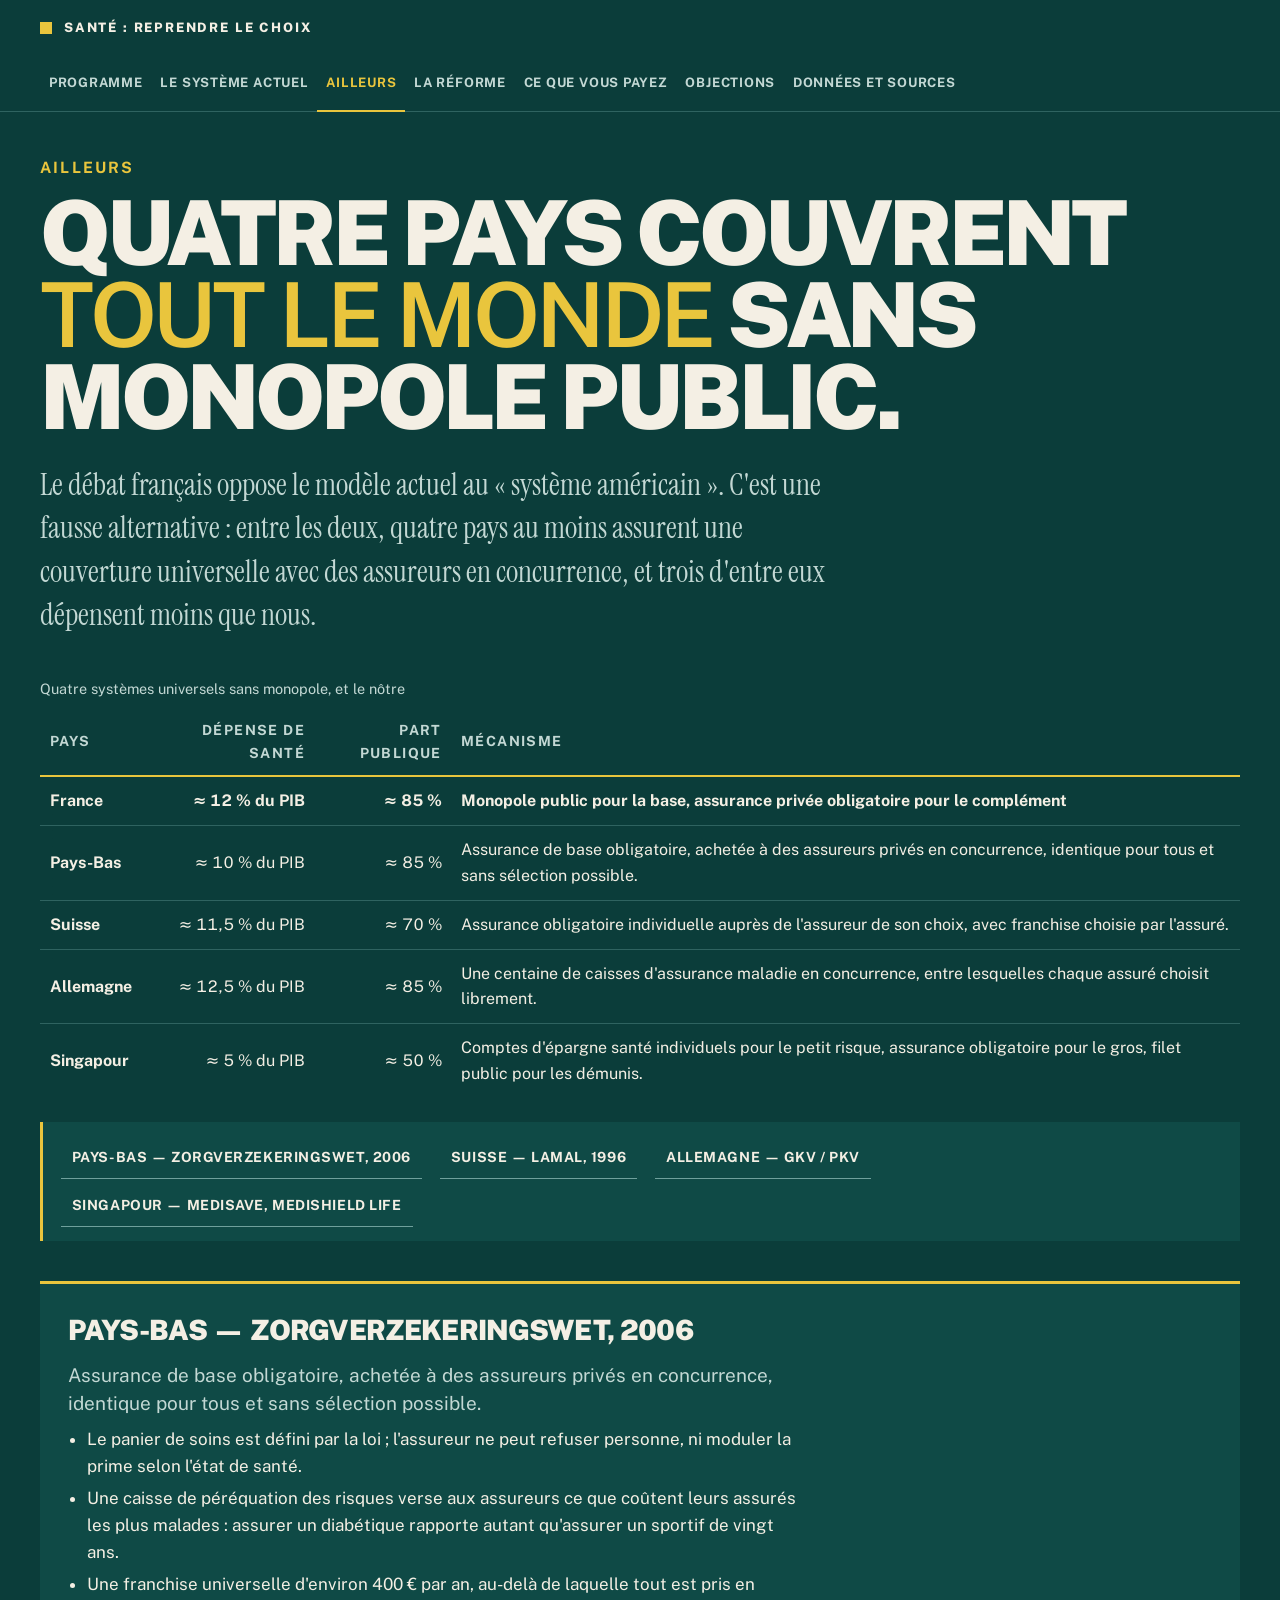
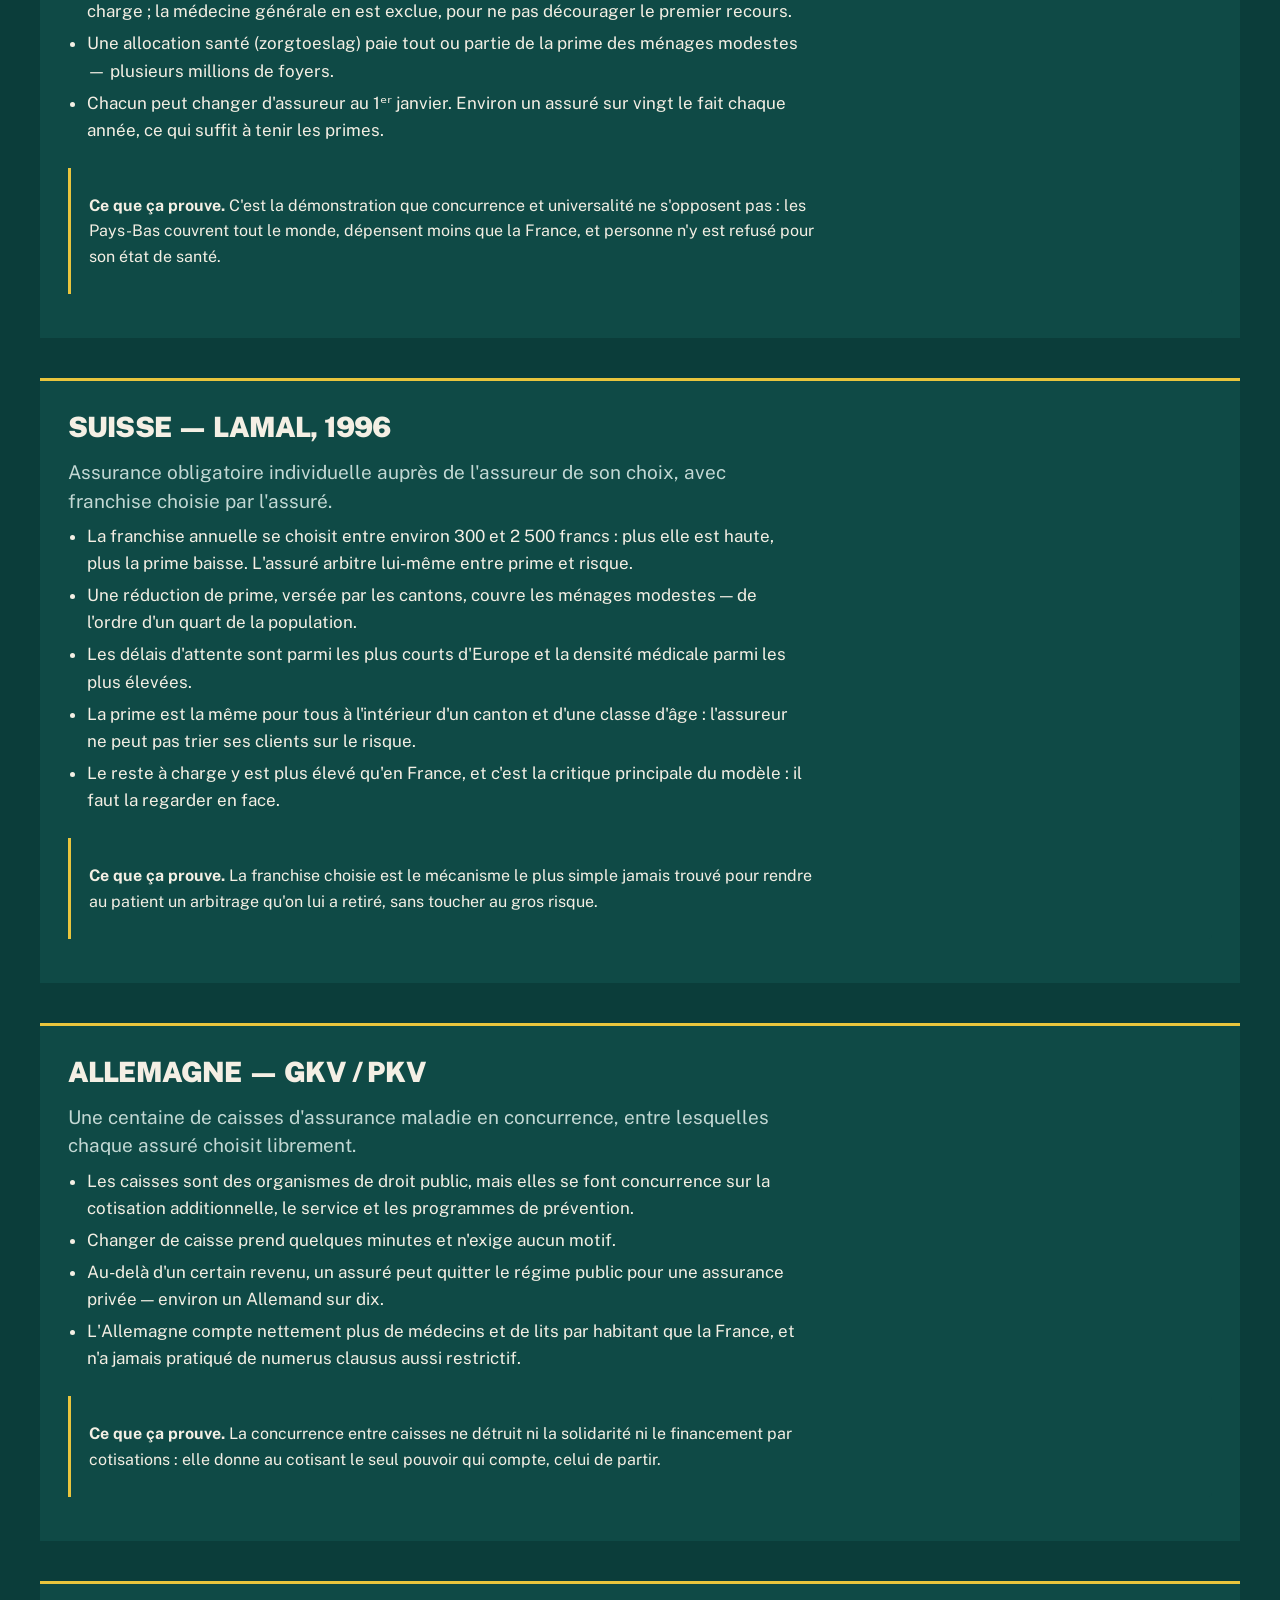
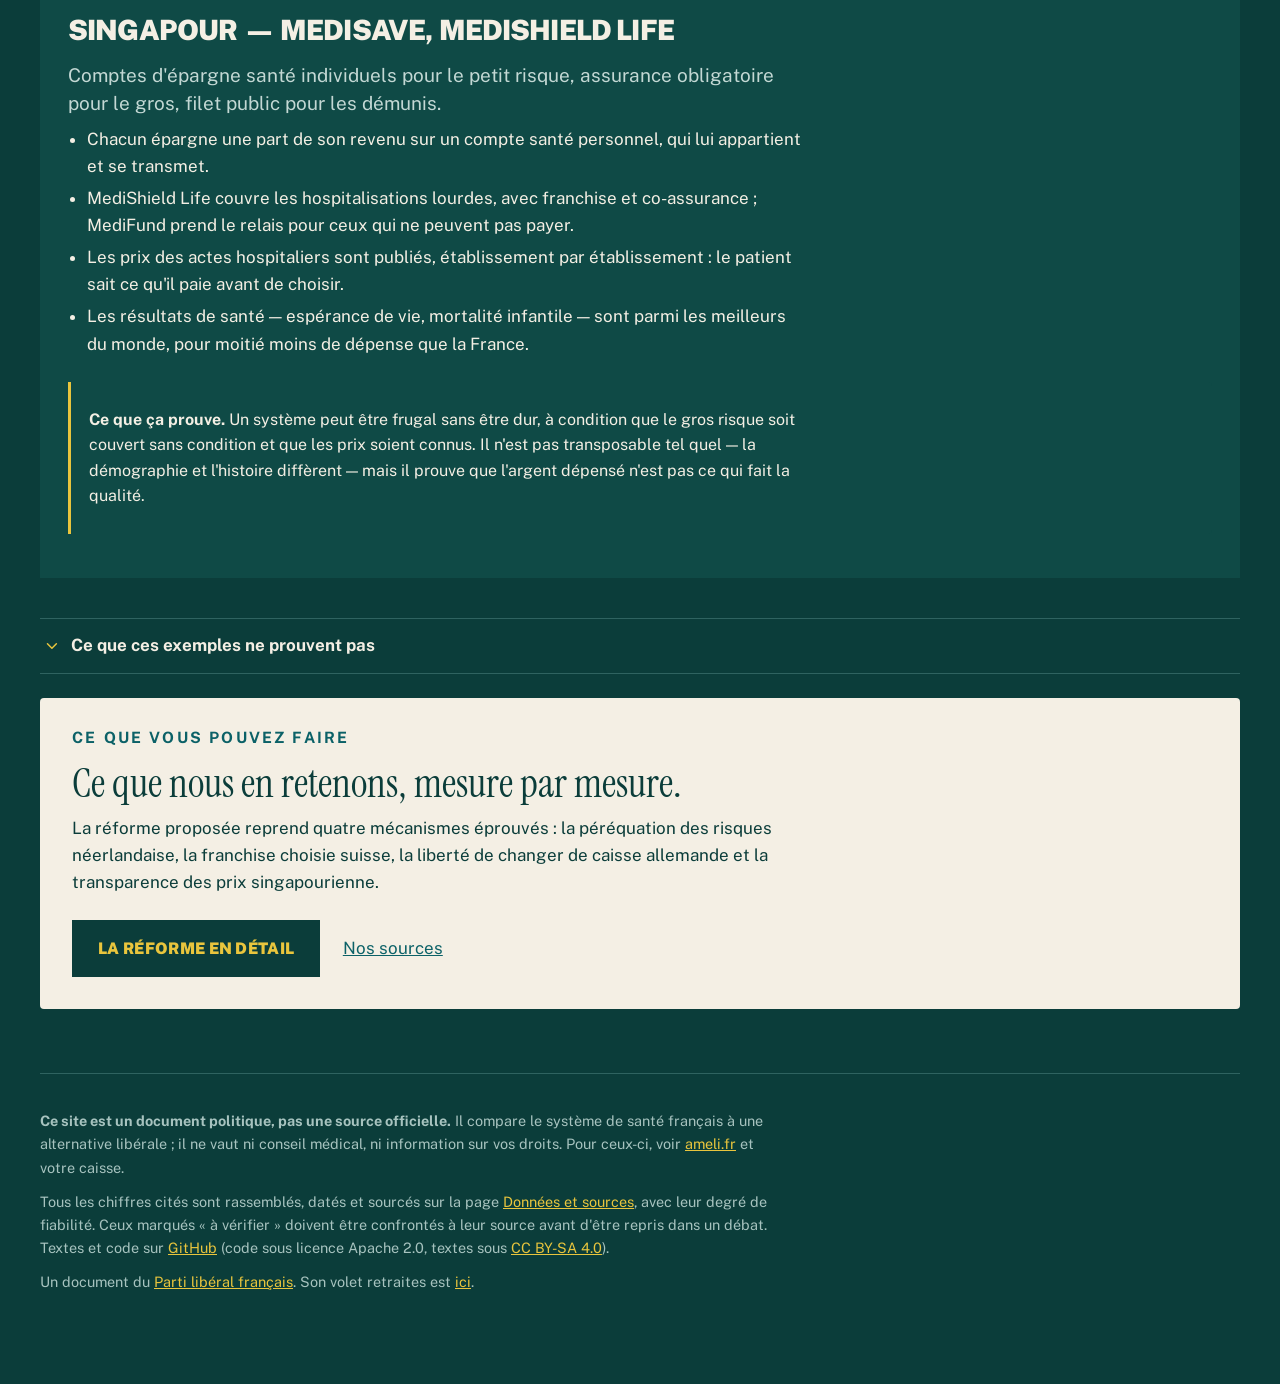
==== comparaisons.html @ 271b0801 "Site « Santé » : diagnostic, réforme libérale et simulateur Sept pages statiques qui décrivent le sy" ====
<!doctype html>
<html lang="fr">
<head>
<meta charset="utf-8">
<meta name="viewport" content="width=device-width, initial-scale=1">
<!-- La couleur du bandeau de tête : sur un téléphone, la barre du navigateur
     la reprend, et la page commence où elle commence. -->
<meta name="theme-color" content="#0b3d3a">
<title>Ailleurs : quatre systèmes universels sans monopole</title>
<meta name="description" content="Pays-Bas, Suisse, Allemagne, Singapour : quatre pays couvrent toute leur population avec des assureurs en concurrence, et trois d&#x27;entre eux dépensent moins que la France.">
<link rel="icon" href="moteur/icone.svg" type="image/svg+xml">
<link rel="apple-touch-icon" href="moteur/icone.svg">
<link rel="stylesheet" href="moteur/style.css">
<!-- Écrit par scripts/construire_site.py depuis src/sante/. Ne pas modifier
     ici : la prochaine construction effacerait la correction. -->
</head>
<body>
<a class="evitement" href="#contenu">Aller au contenu</a>
<header class="bandeau"><div class="interieur">
  <p class="nom"><a href="index.html"><svg class="icone" viewBox="0 0 24 24" fill="none" stroke="currentColor" stroke-width="2" stroke-linecap="round" stroke-linejoin="round" aria-hidden="true" focusable="false"><path d="M22 12h-2.48a2 2 0 0 0-1.93 1.46l-2.35 8.36a.25.25 0 0 1-.48 0L9.24 2.18a.25.25 0 0 0-.48 0l-2.35 8.36A2 2 0 0 1 4.49 12H2" /></svg><span>Santé : reprendre le choix</span></a></p>
  <nav aria-label="Navigation principale"><span class="groupe"><span class="etiquette">Le programme</span><span class="liens"><a href="index.html">Programme</a></span></span><span class="groupe"><span class="etiquette">Le constat</span><span class="liens"><a href="diagnostic.html">Le système actuel</a><a href="comparaisons.html" aria-current="page">Ailleurs</a></span></span><span class="groupe"><span class="etiquette">L&#x27;alternative</span><span class="liens"><a href="reforme.html">La réforme</a><a href="simulateur.html">Ce que vous payez</a><a href="objections.html">Objections</a></span></span><span class="groupe"><span class="etiquette">La confiance</span><span class="liens"><a href="donnees.html">Données et sources</a></span></span></nav>
</div></header>
<main id="contenu" tabindex="-1">

<div class="affiche"><p class="surtitre">Ailleurs</p><h1>Quatre pays couvrent <strong class="cle-texte">tout le monde</strong> sans monopole public.</h1><p class="chapeau">Le débat français oppose le modèle actuel au « système américain ». C'est une fausse alternative : entre les deux, quatre pays au moins assurent une couverture universelle avec des assureurs en concurrence, et trois d'entre eux dépensent moins que nous.</p></div>

<div class="defilant"><table><caption>Quatre systèmes universels sans monopole, et le nôtre</caption><thead><tr><th scope="col">Pays</th><th scope="col" class="nombre">Dépense de santé</th><th scope="col" class="nombre">Part publique</th><th scope="col" class="long texte">Mécanisme</th></tr></thead><tbody><tr><th scope="row"><strong>France</strong></th><td class="nombre"><strong>≈ 12 % du PIB</strong></td><td class="nombre"><strong>≈ 85 %</strong></td><td class="long texte"><strong>Monopole public pour la base, assurance privée obligatoire pour le complément</strong></td></tr><tr><th scope="row">Pays-Bas</th><td class="nombre">≈ 10 % du PIB</td><td class="nombre">≈ 85 %</td><td class="long texte">Assurance de base obligatoire, achetée à des assureurs privés en concurrence, identique pour tous et sans sélection possible.</td></tr><tr><th scope="row">Suisse</th><td class="nombre">≈ 11,5 % du PIB</td><td class="nombre">≈ 70 %</td><td class="long texte">Assurance obligatoire individuelle auprès de l'assureur de son choix, avec franchise choisie par l'assuré.</td></tr><tr><th scope="row">Allemagne</th><td class="nombre">≈ 12,5 % du PIB</td><td class="nombre">≈ 85 %</td><td class="long texte">Une centaine de caisses d'assurance maladie en concurrence, entre lesquelles chaque assuré choisit librement.</td></tr><tr><th scope="row">Singapour</th><td class="nombre">≈ 5 % du PIB</td><td class="nombre">≈ 50 %</td><td class="long texte">Comptes d'épargne santé individuels pour le petit risque, assurance obligatoire pour le gros, filet public pour les démunis.</td></tr></tbody></table></div>

<nav class="plan" aria-label="Les quatre systèmes"><p class="etiquette">Les quatre systèmes</p><ol><li><a href="#paysbas" data-vers="paysbas">Pays-Bas — Zorgverzekeringswet, 2006</a></li><li><a href="#suisse" data-vers="suisse">Suisse — LAMal, 1996</a></li><li><a href="#allemagne" data-vers="allemagne">Allemagne — GKV / PKV</a></li><li><a href="#singapour" data-vers="singapour">Singapour — MediSave, MediShield Life</a></li></ol></nav>

<section class="cle" id="paysbas" tabindex="-1"><h3>Pays-Bas — Zorgverzekeringswet, 2006</h3><p class="reponse">Assurance de base obligatoire, achetée à des assureurs privés en concurrence, identique pour tous et sans sélection possible.</p><ul class="serree"><li>Le panier de soins est défini par la loi ; l'assureur ne peut refuser personne, ni moduler la prime selon l'état de santé.</li><li>Une caisse de péréquation des risques verse aux assureurs ce que coûtent leurs assurés les plus malades : assurer un diabétique rapporte autant qu'assurer un sportif de vingt ans.</li><li>Une franchise universelle d'environ 400 € par an, au-delà de laquelle tout est pris en charge ; la médecine générale en est exclue, pour ne pas décourager le premier recours.</li><li>Une allocation santé (zorgtoeslag) paie tout ou partie de la prime des ménages modestes — plusieurs millions de foyers.</li><li>Chacun peut changer d'assureur au 1ᵉʳ janvier. Environ un assuré sur vingt le fait chaque année, ce qui suffit à tenir les primes.</li></ul><div class="note resume"><div><p><strong>Ce que ça prouve.</strong> C'est la démonstration que concurrence et universalité ne s'opposent pas : les Pays-Bas couvrent tout le monde, dépensent moins que la France, et personne n'y est refusé pour son état de santé.</p></div></div></section><section class="cle" id="suisse" tabindex="-1"><h3>Suisse — LAMal, 1996</h3><p class="reponse">Assurance obligatoire individuelle auprès de l'assureur de son choix, avec franchise choisie par l'assuré.</p><ul class="serree"><li>La franchise annuelle se choisit entre environ 300 et 2 500 francs : plus elle est haute, plus la prime baisse. L'assuré arbitre lui-même entre prime et risque.</li><li>Une réduction de prime, versée par les cantons, couvre les ménages modestes — de l'ordre d'un quart de la population.</li><li>Les délais d'attente sont parmi les plus courts d'Europe et la densité médicale parmi les plus élevées.</li><li>La prime est la même pour tous à l'intérieur d'un canton et d'une classe d'âge : l'assureur ne peut pas trier ses clients sur le risque.</li><li>Le reste à charge y est plus élevé qu'en France, et c'est la critique principale du modèle : il faut la regarder en face.</li></ul><div class="note resume"><div><p><strong>Ce que ça prouve.</strong> La franchise choisie est le mécanisme le plus simple jamais trouvé pour rendre au patient un arbitrage qu'on lui a retiré, sans toucher au gros risque.</p></div></div></section><section class="cle" id="allemagne" tabindex="-1"><h3>Allemagne — GKV / PKV</h3><p class="reponse">Une centaine de caisses d'assurance maladie en concurrence, entre lesquelles chaque assuré choisit librement.</p><ul class="serree"><li>Les caisses sont des organismes de droit public, mais elles se font concurrence sur la cotisation additionnelle, le service et les programmes de prévention.</li><li>Changer de caisse prend quelques minutes et n'exige aucun motif.</li><li>Au-delà d'un certain revenu, un assuré peut quitter le régime public pour une assurance privée — environ un Allemand sur dix.</li><li>L'Allemagne compte nettement plus de médecins et de lits par habitant que la France, et n'a jamais pratiqué de numerus clausus aussi restrictif.</li></ul><div class="note resume"><div><p><strong>Ce que ça prouve.</strong> La concurrence entre caisses ne détruit ni la solidarité ni le financement par cotisations : elle donne au cotisant le seul pouvoir qui compte, celui de partir.</p></div></div></section><section class="cle" id="singapour" tabindex="-1"><h3>Singapour — MediSave, MediShield Life</h3><p class="reponse">Comptes d'épargne santé individuels pour le petit risque, assurance obligatoire pour le gros, filet public pour les démunis.</p><ul class="serree"><li>Chacun épargne une part de son revenu sur un compte santé personnel, qui lui appartient et se transmet.</li><li>MediShield Life couvre les hospitalisations lourdes, avec franchise et co-assurance ; MediFund prend le relais pour ceux qui ne peuvent pas payer.</li><li>Les prix des actes hospitaliers sont publiés, établissement par établissement : le patient sait ce qu'il paie avant de choisir.</li><li>Les résultats de santé — espérance de vie, mortalité infantile — sont parmi les meilleurs du monde, pour moitié moins de dépense que la France.</li></ul><div class="note resume"><div><p><strong>Ce que ça prouve.</strong> Un système peut être frugal sans être dur, à condition que le gros risque soit couvert sans condition et que les prix soient connus. Il n'est pas transposable tel quel — la démographie et l'histoire diffèrent — mais il prouve que l'argent dépensé n'est pas ce qui fait la qualité.</p></div></div></section>

<details class="section" id="limites-comparaison"><summary><svg class="icone" viewBox="0 0 24 24" fill="none" stroke="currentColor" stroke-width="2" stroke-linecap="round" stroke-linejoin="round" aria-hidden="true" focusable="false"><path d="m6 9 6 6 6-6" /></svg><span>Ce que ces exemples ne prouvent pas</span></summary><div class="dedans">
<p>Une comparaison internationale est un argument faible si l'on en tire plus
qu'elle ne contient. Quatre réserves, et elles sont sérieuses :</p>
<ul class="serree">
  <li><strong>Les populations diffèrent.</strong> Singapour est une cité-État
  jeune ; la France est un pays vieillissant de 68 millions d'habitants. La
  comparaison des dépenses en part de PIB ne corrige pas la structure d'âge.</li>
  <li><strong>Les périmètres comptables diffèrent.</strong> Ce qui est compté
  comme dépense de santé — soins de longue durée, dépendance, indemnités
  journalières — varie d'un pays à l'autre, malgré les efforts
  d'harmonisation de l'OCDE.</li>
  <li><strong>Aucun de ces pays n'est parfait.</strong> La Suisse laisse un
  reste à charge élevé. Les Pays-Bas ont connu une hausse des primes et un
  débat sur la concentration des assureurs. L'Allemagne peine à contenir sa
  dépense, la plus élevée d'Europe.</li>
  <li><strong>Une réforme ne se transplante pas.</strong> Ce qu'on peut
  reprendre d'un système étranger, ce sont des mécanismes — la péréquation des
  risques, la franchise choisie, la liberté de changer d'assureur — et non son
  organisation entière.</li>
</ul>
<p class="discret">Ce que ces quatre pays établissent, en revanche, est simple
et suffit à l'argument : la concurrence entre assureurs n'entraîne ni
sélection des malades, ni perte de couverture, ni explosion du reste à charge,
dès lors que la loi impose d'accepter tout le monde au même prix et organise
la péréquation des risques.</p></div></details>

<div class="creme">
<p class="surtitre">Ce que vous pouvez faire</p>
<h2 class="serif" style="margin:0">Ce que nous en retenons, mesure par mesure.</h2>
<p>La réforme proposée reprend quatre mécanismes éprouvés : la péréquation des risques néerlandaise, la franchise choisie suisse, la liberté de changer de caisse allemande et la transparence des prix singapourienne.</p>
<p class="actions"><a class="bouton" href="reforme.html">La réforme en détail</a><a href="donnees.html">Nos sources</a></p>
</div>

</main>
<footer>
  <p><strong>Ce site est un document politique, pas une source officielle.</strong>
  Il compare le système de santé français à une alternative libérale ; il ne
  vaut ni conseil médical, ni information sur vos droits. Pour ceux-ci, voir
  <a href="https://www.ameli.fr/">ameli.fr</a> et votre caisse.</p>
  <p>Tous les chiffres cités sont rassemblés, datés et sourcés sur la page
  <a href="donnees.html">Données et sources</a>, avec leur degré de fiabilité.
  Ceux marqués « à vérifier » doivent être confrontés à leur source avant
  d'être repris dans un débat. Textes et code sur
  <a href="https://github.com/g-pliberal/sante">GitHub</a> (code sous licence Apache 2.0, textes sous
  <a href="https://creativecommons.org/licenses/by-sa/4.0/deed.fr">CC BY-SA 4.0</a>).</p>
  <p class="retour-site">Un document du
  <a href="https://partiliberalfrancais.fr/" target="_top">Parti libéral français</a>. Son volet
  retraites est <a href="https://github.com/g-pliberal/retraitecomptenotionelle">ici</a>.</p>
</footer>
<script type="module" src="moteur/js/site.js"></script>
</body>
</html>
---- moteur/style.css ----
/* La feuille de style du site « Santé » du Parti libéral français.

   Elle est REPRISE, presque à l'identique, de celle du site
   retraitecomptenotionelle (https://github.com/g-pliberal/retraitecomptenotionelle) :
   les deux sites sont deux volets d'un même programme, et doivent se
   reconnaître au premier coup d'œil — même affiche vert profond, mêmes
   capitales massives, même or pour ce qui compte, même crème pour ce qu'on
   doit lire de près. Ce qui a changé tient en trois lignes : le commentaire
   que vous lisez, les couleurs des systèmes comparés (--actuel et --liberal
   servent ici la France d'aujourd'hui et la proposition), et les quelques
   règles ajoutées en fin de fichier pour les composants propres à ce site.

   Les variables ci-dessous sont le seul point de contact : un hôte qui
   voudrait ajuster une couleur les redéfinit dans une feuille chargée après
   celle-ci, et n'a besoin de connaître ni un sélecteur, ni un fichier. */

/* Les deux polices de l'affiche, servies par le dépôt et non par un tiers.
   Les charger chez Google aurait coûté la seule promesse que cette page fait
   à qui la remplit — « tout se calcule dans votre navigateur, rien n'est
   envoyé » —, puisqu'une requête de police emporte l'adresse IP du lecteur.
   Elles sont donc dans `moteur/polices/`, sous licence OFL, avec les deux
   sous-ensembles dont le français a besoin : `latin` pour l'essentiel,
   `latin-ext` pour les œ, les ÿ et les guillemets qu'il traîne. Voir
   `moteur/polices/README.md`.

   `font-display: swap` : le texte s'affiche tout de suite dans la pile du
   système, et se recompose quand la police arrive. Un titre invisible pendant
   trois secondes sur un réseau lent serait pire que le même titre dans une
   autre police. */
@font-face {
  font-family: "Public Sans"; font-style: normal; font-weight: 100 900;
  font-display: swap; src: url(polices/public-sans-latin.woff2) format("woff2");
  unicode-range: U+0000-00FF, U+0131, U+0152-0153, U+02BB-02BC, U+02C6, U+02DA,
    U+02DC, U+0304, U+0308, U+0329, U+2000-206F, U+20AC, U+2122, U+2191, U+2193,
    U+2212, U+2215, U+FEFF, U+FFFD;
}
@font-face {
  font-family: "Public Sans"; font-style: normal; font-weight: 100 900;
  font-display: swap; src: url(polices/public-sans-latin-ext.woff2) format("woff2");
  unicode-range: U+0100-02BA, U+02BD-02C5, U+02C7-02CC, U+02CE-02D7, U+02DD-02FF,
    U+0304, U+0308, U+0329, U+1D00-1DBF, U+1E00-1E9F, U+1EF2-1EFF, U+2020,
    U+20A0-20AB, U+20AD-20C0, U+2113, U+2C60-2C7F, U+A720-A7FF;
}
@font-face {
  font-family: "Instrument Serif"; font-style: normal; font-weight: 400;
  font-display: swap; src: url(polices/instrument-serif-latin.woff2) format("woff2");
  unicode-range: U+0000-00FF, U+0131, U+0152-0153, U+02BB-02BC, U+02C6, U+02DA,
    U+02DC, U+0304, U+0308, U+0329, U+2000-206F, U+20AC, U+2122, U+2191, U+2193,
    U+2212, U+2215, U+FEFF, U+FFFD;
}
@font-face {
  font-family: "Instrument Serif"; font-style: normal; font-weight: 400;
  font-display: swap; src: url(polices/instrument-serif-latin-ext.woff2) format("woff2");
  unicode-range: U+0100-02BA, U+02BD-02C5, U+02C7-02CC, U+02CE-02D7, U+02DD-02FF,
    U+0304, U+0308, U+0329, U+1D00-1DBF, U+1E00-1E9F, U+1EF2-1EFF, U+2020,
    U+20A0-20AB, U+20AD-20C0, U+2113, U+2C60-2C7F, U+A720-A7FF;
}

:root {
  /* Un seul thème, et c'est voulu. L'affiche EST l'identité : la décliner en
     clair donnerait deux sites qui ne disent pas la même chose, et le vert
     profond n'est pas un habit de nuit qu'on quitte le matin. `color-scheme`
     est donc figé sur `dark`, ce qui donne aussi aux champs, aux menus
     déroulants et aux barres de défilement du navigateur le rendu sombre qui
     va avec — sans quoi un `<select>` s'ouvrirait en blanc au milieu. */
  color-scheme: dark;
  /* Le vert profond de l'affiche, et le ton juste au-dessus qui sert à
     détacher un bloc sans introduire de couleur. */
  --fond: #0b3d3a;
  --fond-carte: #0f4a46;
  --fond-appui: #0f4a46;
  /* Le fond sur lequel un tableau défile : le voile qui cache l'ombre de
     défilement en bout de course doit être de cette couleur-là, et chaque
     carte le redéfinit à la sienne (voir `.defilant`). */
  --fond-defilant: var(--fond);
  /* Le crème porte 12,9:1 sur le fond, et le crème atténué 7,1:1 : au-dessus
     du plancher de 4,5:1 même pour le petit texte, ce que la relecture
     d'accessibilité de septembre 2026 exigeait explicitement. */
  --texte: #f4efe4;
  --texte-doux: #c3d8d4;
  /* Une troisième teinte, pour les légendes et les réserves — 5,4:1, réservée
     aux textes d'au moins 15 px. */
  --texte-tres-doux: #a7c3bf;
  --trait: #2f6360;
  /* Bordure des CHAMPS, distincte du filet décoratif : un contour de champ est
     ce qui dit où l'on peut écrire, et doit donc atteindre 3:1 sur les deux
     fonds qu'il sépare (WCAG 2.1, 1.4.11). Le filet `--trait` plafonne à
     1,76:1 — c'est voulu, il ne porte aucune information —, et cette teinte
     est mesurée : 4,12:1 sur le fond, 3,44:1 sur la carte. Elle sert aussi le
     bord des boutons creux et des onglets de grille, qui sont des composants
     eux aussi. Le premier essai, #4b7d79, tombait à 2,59:1 et 2,16:1 : un
     contour qu'on devine plutôt qu'on ne le voit. */
  --trait-champ: #6fa09c;
  /* L'accent est l'or. Il tient 9,4:1 sur le fond, et porte du vert profond
     lisible sur un bouton plein — c'est le contraste inverse, 9,4:1 lui
     aussi. Il remplace le bleu-vert d'avant la refonte sans changer de nom :
     tout ce qui écrivait `var(--accent)` continue de dire « ce qui compte ». */
  --accent: #e9c53d;
  --accent-doux: #14514c;
  --or: #e9c53d;
  /* Le crème des panneaux qu'on doit lire de près — le formulaire, l'appel au
     simulateur, les cartes à publier. Une affiche entièrement sombre fatigue
     dès qu'il faut remplir six champs ; le crème dit « ici, on travaille ». */
  --creme: #f4efe4;
  --sur-creme: #0b3d3a;
  --sur-creme-doux: #2a4a47;
  --sur-creme-accent: #0b6167;
  --creme-trait: #c9c2b4;
  /* Le bandeau de tête reprend le fond de la page : la rupture est totale, il
     n'y a plus de bande d'une autre couleur en haut. Les noms restent, pour
     les feuilles qui les surchargeaient. */
  --bandeau: #0b3d3a;
  --bandeau-texte: #f4efe4;
  --bandeau-doux: #c3d8d4;
  --bandeau-vif: #e9c53d;
  /* LES QUATRE SYSTÈMES COMPARÉS, et c'est le nombre qui fait leur qualité.
     À six teintes, la séparation sous deutéranopie plafonnait à ΔE 8,6 : aucun
     choix de couleurs n'y changeait rien, six catégories ne se distinguent pas
     toutes pour un œil qui confond le rouge et le vert. À quatre, la contrainte
     se relâche d'un coup, et cette palette tient :

       * ΔE ≥ 18,6 entre toutes les paires en vision normale ;
       * ΔE ≥ 15,5 sous deutéranopie, ≥ 15,2 sous protanopie — au-dessus du
         plancher de 15, donc séparées pour tout le monde, et non plus
         seulement pour ceux qui voient les six couleurs ;
       * 4,8:1 au moins sur le vert profond, chroma ≥ 0,115 (aucune ne lit
         gris), et une bande de clarté étroite pour qu'aucune courbe ne paraisse
         plus importante qu'une autre.

     La couleur n'est pas seule pour autant — les tracés gardent leurs motifs,
     les barres leur intitulé, les écarts leur signe —, mais elle suffit
     désormais, ce qui n'était pas le cas avant.

     La proposition libérale est en or : c'est l'accent de l'affiche, et la
     seule couleur que l'œil trouve en premier. C'est fait pour. */
  --actuel: #76a2ff;
  --retroactif: #57e7fe;
  --retroactif-employeur: #e98b97;
  --liberal: #e9c53d;
  --alerte: #f0b849;
  /* Ce qui manque et ce qui reste, sur le graphique du coût. Opaques, et non
     translucides : deux aplats transparents superposés sur le vert profond
     donnaient un brun qui ne figurait dans aucune légende, et un rouge
     translucide y devenait un gris sale. Peints SOUS les courbes, ils ne
     cachent rien. */
  --manque: #e8807f;
  --reste: #8ac44a;
  /* Palette des graphiques : neuf teintes, assez distinctes pour se suivre
     empilées, assez proches pour ne pas jurer avec l'affiche. Toutes tiennent
     au moins 4,5:1 sur le vert profond. */
  --serie-1: #f4efe4;
  --serie-2: #ff852d;
  --serie-3: #61bee6;
  --serie-4: #fd84b2;
  --serie-5: #5fd3c4;
  --serie-6: #e9c53d;
  --serie-7: #2ebb6b;
  --serie-8: #d9a98c;
  --serie-9: #b7c6c3;
  /* La marge latérale, fluide : 18 px sur un téléphone, 40 px au large. Elle
     est ici parce que huit blocs s'y alignent, et qu'ils doivent s'aligner au
     pixel — le bandeau de tête, l'affiche, le bandeau crème, les engagements. */
  --marge: clamp(1.125rem, 5vw, 2.5rem);
  /* La largeur de l'affiche. Plus large que les 60 rem d'avant : un titre de
     97 px a besoin de place, et les grilles à deux colonnes aussi. Le texte
     courant, lui, reste borné par `.chapeau` et par `p` (voir plus bas) — une
     ligne de 80 rem ne se lit pas. */
  --largeur: 80rem;
}
* { box-sizing: border-box; }
body {
  margin: 0;
  background: var(--fond);
  color: var(--texte);
  font-family: "Public Sans", system-ui, -apple-system, "Segoe UI", Roboto,
    "Helvetica Neue", Arial, sans-serif;
  /* En `rem` et non en pixels : une taille en pixels ignore la préférence de
     taille de police du navigateur, sur laquelle comptent ceux qui l'ont
     agrandie une fois pour toutes. 1,0625rem vaut les 17px d'origine quand la
     préférence n'a pas été touchée. */
  font-size: 1.0625rem;
  line-height: 1.6;
  /* La page ne déborde jamais latéralement, quoi qu'on y mette : une carte de
     1200 px à publier, un tableau de huit colonnes. Ce sont leurs cadres qui
     défilent, pas le document. */
  overflow-x: hidden;
}
main { max-width: var(--largeur); margin: 0 auto; padding: 0 var(--marge); }
/* Lien d'évitement : premier élément parcouru au clavier, invisible tant qu'il
   n'a pas le focus. Sans lui, atteindre le contenu depuis la barre d'adresse
   impose de traverser les huit onglets de l'en-tête à chaque page (WCAG 2.4.1).
   Il n'est pas caché par `display:none`, qui le sortirait de l'ordre de
   tabulation : il est simplement remonté hors de l'écran. */
.evitement {
  position: absolute; left: 0.5rem; top: -4rem; z-index: 30;
  background: var(--or); color: var(--fond);
  border: 1px solid var(--or); border-radius: 0 0 4px 4px;
  padding: 0.5rem 0.9rem; font-size: 0.92rem; font-weight: 700;
  text-decoration: none; transition: top 0.15s;
}
.evitement:focus { top: 0; }
/* `<main>` reçoit le focus au changement de page (voir index.html) : sans quoi
   le clavier repartirait du haut du document à chaque calcul. Il ne porte pas
   de contour pour autant — ce n'est pas un élément interactif, et le cerner
   tout entier n'apprendrait rien. */
main:focus { outline: none; }

/* Le bandeau : une seule rangée, le nom du site à gauche, les onglets à
   droite, le tout sur le même vert que la page et fermé par un simple filet.
   Il est collé en haut parce que la navigation est une barre de neuf onglets :
   sur les pages longues — Coût, Données —, la reperdre au premier défilement
   obligeait à remonter de six écrans pour changer de page. Il ne porte plus
   de lien de retour vers le site du parti : le pied de page l'a, et le
   bandeau n'a pas à dire d'où l'on vient sur chacune des neuf pages. */
header.bandeau {
  border-bottom: 1px solid var(--trait);
  background: var(--fond);
  color: var(--bandeau-texte);
  padding: 0;
  margin-bottom: 0;
  position: sticky; top: 0; z-index: 20;
}
header.bandeau .interieur {
  max-width: var(--largeur); margin: 0 auto; padding: 0 var(--marge);
  display: flex; flex-wrap: wrap; gap: 0 1.5rem;
  align-items: stretch; justify-content: space-between;
}
/* Le nom du site, en capitales serrées, précédé du carré d'or : c'est la
   marque de l'affiche, et elle tient en douze pixels de côté. Le carré est
   décoratif — il est dessiné par le style, pas écrit dans le HTML, et aucune
   synthèse vocale n'a à l'annoncer. Il a la hauteur de la rangée, comme les
   onglets, pour que la rangée n'ait qu'une hauteur : celle de la barre. */
header.bandeau .nom {
  font-size: 0.8125rem; margin: 0; font-weight: 800;
  letter-spacing: 0.14em; text-transform: uppercase; line-height: 1.3;
  display: flex; align-items: center; min-height: 3.5rem; min-width: 0;
}
header.bandeau .nom a {
  color: inherit; text-decoration: none;
  display: inline-flex; align-items: center; gap: 0.75rem;
}
header.bandeau .nom a:hover span { color: var(--or); }
header.bandeau .nom a::before {
  content: ""; flex: none; width: 0.75rem; height: 0.75rem; background: var(--or);
}
/* Le pictogramme du nom a cédé la place au carré : deux marques valent moins
   qu'une. Il reste dans le HTML pour les deux portages, et ne s'affiche pas. */
header.bandeau .nom .icone { display: none; }
/* Dans le cadre que le site parent ouvre sur sa page d'accueil — même
   origine, classe posée par lui sur `<body>` —, sa navigation est juste
   au-dessus, et la ligne de pied qui y renvoie ferait doublon. C'est la seule
   chose que la page sache de son hôte, et elle ne coûte rien s'il cesse de la
   poser. */
body.plf-embedded footer .retour-site { display: none; }
/* Les onglets. Ils ont remplacé les trois groupes étiquetés — « le programme,
   la preuve, la confiance » —, non parce que ces groupes disaient faux, mais
   parce que huit pages sous trois intertitres prenaient deux fois la hauteur
   du bandeau collé, et qu'un bandeau collé qui mange un quart de l'écran ne
   colle plus rien d'utile. L'étiquette de groupe subsiste dans le HTML, pour
   les synthèses vocales, et se lit à l'écran comme une simple pause.
   La marge négative d'un pixel pose le filet des onglets SUR le filet du
   bandeau : l'onglet courant s'y accroche, comme l'onglet d'un classeur. */
header.bandeau nav {
  display: flex; flex-wrap: wrap; gap: 0; margin-bottom: -1px;
  margin-right: -0.55rem;
}
nav .groupe { display: contents; }
/* L'étiquette de groupe : lue par les synthèses vocales, invisible à l'œil.
   `clip-path` plutôt que `display:none`, qui la retirerait aussi de l'arbre
   d'accessibilité — c'est-à-dire de la seule oreille qui l'entend encore. */
nav .etiquette {
  position: absolute; width: 1px; height: 1px; margin: -1px; padding: 0;
  overflow: hidden; clip-path: inset(50%); white-space: nowrap; border: 0;
}
/* `display: contents` ici AUSSI, et pas seulement sur le groupe : sinon
   chaque groupe reste un bloc, et la barre se replie par groupes — sur un
   téléphone, « Programme » occupait une rangée à lui seul, et les huit onglets
   en prenaient trois. Les liens sont les enfants directs du `<nav>`, et se
   replient un par un. */
nav .liens { display: contents; }
/* Un onglet. Toute la hauteur de la barre — 56 px, bien plus que les 44 de la
   cible tactile (WCAG 2.5.8) —, capitales serrées, et un filet sous chacun :
   c'est ce filet qui prend l'or sur l'onglet courant. L'ACTIF NE SE SIGNALE
   PAS QUE PAR LA COULEUR — un fond d'or seul ne se voit ni en niveaux de
   gris, ni pour une vision basse, et ne s'annonce pas ; il porte donc un
   soulignement de 2 px ET `aria-current="page"`. Les règles sont ancrées
   sur `header.bandeau` : le plan d'une page longue est un `<nav>` lui aussi,
   et un `nav a` nu lui donnait la hauteur des onglets. */
header.bandeau nav a {
  color: var(--texte-doux); text-decoration: none;
  font-size: 0.8125rem; font-weight: 700; letter-spacing: 0.06em;
  text-transform: uppercase; white-space: nowrap;
  display: inline-flex; align-items: center; min-height: 3.5rem;
  padding: 0 0.55rem;
  border-bottom: 2px solid transparent;
  transition: color 0.15s, border-color 0.15s;
}
header.bandeau nav a:hover {
  color: var(--bandeau-texte); border-bottom-color: var(--trait-champ);
}
header.bandeau nav a[aria-current="page"] {
  color: var(--or); border-bottom-color: var(--or);
}
/* Sous 78 rem — le nom, les neuf onglets et leur jour font 1 168 px —, la
   rangée unique ne tient plus : le nom prend sa propre rangée, plus basse,
   et les onglets passent dessous, sur toute la largeur. Deux rangées de
   44 px : la barre reste collée sans manger l'écran. */
@media (max-width: 78rem) {
  header.bandeau .nom { flex: 1 1 100%; min-height: 2.75rem; padding-top: 0.25rem; }
  header.bandeau nav { width: 100%; margin-left: -0.55rem; }
  header.bandeau nav a { min-height: 2.75rem; }
}

/* Les titres de l'affiche. Le premier de chaque page est massif, en capitales,
   très serré : c'est lui qu'on retient. Il est fluide — de 36 px sur un
   téléphone à 76 px au large — parce qu'une taille fixe de 76 px coupe
   « Programme » en trois sur 320 points. */
h1, h2, h3, h4 { text-wrap: balance; }
h1 {
  margin: 0;
  font-size: clamp(2.25rem, 5.5vw, 4.75rem); line-height: 0.95;
  font-weight: 900; letter-spacing: -0.04em; text-transform: uppercase;
}
/* L'accueil crie un peu plus fort que les autres pages : c'est la seule qui
   soit lue par quelqu'un qui n'a pas demandé à lire. */
.affiche h1 {
  font-size: clamp(2.5rem, 7vw, 6.0625rem); line-height: 0.92;
  letter-spacing: -0.045em;
}
h2 {
  font-size: clamp(1.75rem, 4vw, 2.5rem); line-height: 1;
  margin: 3rem 0 1rem; font-weight: 900;
  letter-spacing: -0.03em; text-transform: uppercase;
}
h3 { font-size: 1.25rem; margin: 2rem 0 0.5rem; font-weight: 700;
     letter-spacing: -0.01em; }
h4 { letter-spacing: -0.01em; }
/* Le titre en serif : celui d'un encadré, d'une carte crème, d'un bloc qui
   parle plutôt qu'il n'assène. Il coexiste avec les capitales sans les
   concurrencer, parce qu'il ne joue pas dans la même famille. */
.serif {
  font-family: "Instrument Serif", Georgia, "Times New Roman", serif;
  font-weight: 400; text-transform: none; letter-spacing: 0;
  line-height: 1.05;
}
p { margin: 0.7rem 0; max-width: 46rem; }
a { color: var(--accent); }
a:hover { opacity: 0.85; }
/* Le sur-titre d'une page : trois mots en or, en capitales espacées, au-dessus
   du titre. Il dit où l'on est, ce que le titre ne dit plus depuis qu'il est
   une phrase et non un intitulé. */
.surtitre {
  margin: 0 0 1rem; font-size: 0.975rem; font-weight: 700;
  letter-spacing: 0.14em; text-transform: uppercase; color: var(--or);
  line-height: 1;
}
/* Le chapeau : la phrase sous le titre, en serif, plus grande que le texte
   courant. C'est la seule chose que lira celui qui ne lit que deux lignes. */
.chapeau {
  font-family: "Instrument Serif", Georgia, "Times New Roman", serif;
  font-size: clamp(1.1875rem, 2vw, 1.625rem); line-height: 1.45;
  color: var(--texte-doux); max-width: 51rem; margin: 1.5rem 0 0;
}
/* L'affiche elle-même : le bloc de tête d'une page. Sur l'accueil, il tient
   tout le premier écran. */
.affiche { padding: 3rem 0 2.5rem; }
.affiche .chapeau { font-size: clamp(1.25rem, 2.4vw, 1.875rem); }
/* Ce qui, dans une phrase, porte le message. En or ET en demi-gras : l'or seul
   disparaît pour une vision basse ou un daltonisme fort, et l'emphase avec
   lui. Deux signaux valent mieux qu'un, et le gras ne coûte rien à personne. */
.cle-texte, strong.cle-texte { color: var(--or); font-weight: 600; }

.carte {
  background: var(--fond-carte); border: 1px solid var(--trait);
  border-radius: 4px; padding: 1.25rem 1.4rem; margin: 1.5rem 0;
}
.note {
  border-left: 3px solid var(--or); background: var(--fond-carte);
  padding: 0.85rem 1.1rem; margin: 1.5rem 0; font-size: 0.95rem;
  border-radius: 0 4px 4px 0;
}
.note.avertissement {
  border-left-color: var(--alerte);
  display: flex; align-items: flex-start; gap: 0.6rem;
}
/* Le pictogramme garde sa taille quand le texte passe à la ligne, et se pose
   sur la première ligne plutôt qu'au milieu du bloc. */
.note.avertissement > .icone {
  color: var(--alerte); width: 1.15em; height: 1.15em; margin-top: 0.12em;
}
/* Le badge d'un scénario : « proposition » ou « contrefactuel », redit à côté
   de chaque tableau ce que le préambule a dit une fois. Petit, en capitales
   espacées, sans couleur porteuse de sens à elle seule : le mot suffit. */
.badge {
  display: inline-block; font-size: 0.68rem; letter-spacing: 0.06em;
  text-transform: uppercase; font-weight: 700; line-height: 1.4;
  padding: 0.05em 0.45em; border-radius: 3px; vertical-align: 0.15em;
  border: 1px solid var(--trait-champ); color: var(--texte-doux);
  white-space: nowrap;
}
.badge.proposition { color: var(--or); border-color: var(--or); }
/* Le point de vigilance : la réserve que la page fait sur elle-même, sortie de
   la prose et marquée comme un avertissement — c'est un gage de sérieux, pas
   une note de bas de page. */
.note.vigilance { border-left-color: var(--alerte); }
/* Le résumé en langage courant d'une page technique : trois ou quatre phrases
   avant le détail, dans le même encart qu'une note, un peu plus grand. */
.note.resume { font-size: 1rem; }
/* L'entrée de l'accueil : deux lignes qui disent que le site est un
   simulateur, et le bouton qui l'ouvre. */
.note.entree { font-size: 1rem; margin: 1.2rem 0; }
.note.entree p { margin: 0; }
.note.entree .actions { margin-top: 0.7rem; }
.discret { color: var(--texte-tres-doux); font-size: 0.9rem; }
/* -- le panneau crème -------------------------------------------------------

   Tout ce qu'on remplit ou qu'on emporte est posé sur du crème : le
   formulaire, l'appel au simulateur, les cartes à publier. C'est le seul
   endroit du site où le texte est sombre sur clair, et il faut donc y
   redéfinir les couleurs de tout ce qui peut s'y trouver — liens, champs,
   boutons, filets —, sans quoi un lien d'or sur du crème tomberait à 1,7:1. */
.creme {
  background: var(--creme); color: var(--sur-creme);
  border-radius: 4px; padding: clamp(1.25rem, 4vw, 2rem);
  margin: 1.5rem 0;
}
.creme h2, .creme h3, .creme .surtitre { color: inherit; }
.creme .surtitre { color: var(--sur-creme-accent); }
.creme a { color: var(--sur-creme-accent); }
.creme .discret, .creme .aide, .creme .calcul, .creme label {
  color: var(--sur-creme-doux);
}
.creme input, .creme select, .creme textarea {
  color: var(--sur-creme); background: #fff; border: 2px solid var(--sur-creme);
}
.creme :focus-visible { outline-color: var(--sur-creme); }
.creme input:focus, .creme select:focus, .creme textarea:focus {
  outline: 3px solid var(--sur-creme); outline-offset: 2px;
}
.creme button, .creme a.bouton {
  background: var(--sur-creme); color: var(--or); border-color: var(--sur-creme);
}
.creme table th, .creme table td { border-bottom-color: var(--creme-trait); }
.creme thead th { color: var(--sur-creme-doux); }

/* Le bandeau du simulateur, sur l'accueil : le formulaire court, en crème,
   juste sous le titre. C'est la preuve mise à hauteur de la promesse — on la
   voit sans défiler, ce qui était tout le reproche fait à l'ancienne page. */
.simulateur-court .tete {
  display: flex; justify-content: space-between; align-items: baseline;
  gap: 1.5rem; flex-wrap: wrap; margin-bottom: 1.125rem;
}
.simulateur-court .tete h2 {
  margin: 0; font-size: clamp(1.5rem, 3vw, 2.125rem);
}
.simulateur-court .tete .etiquette {
  font-size: 0.75rem; font-weight: 700; letter-spacing: 0.14em;
  text-transform: uppercase; color: var(--sur-creme-accent);
}
/* Les champs et le bouton sur une seule rangée tant qu'ils tiennent. Le bouton
   ne se coupe jamais : c'est la seule chose de la rangée qu'on vient chercher. */
.simulateur-court .grille {
  display: grid;
  grid-template-columns: repeat(auto-fit, minmax(min(10.625rem, 100%), 1fr));
  /* Par le HAUT : alignées par le bas, les cellules calaient chaque champ sur
     la ligne de rappel qui le suit, et le menu du statut, qui n'en a pas,
     tombait trente points sous les dates. Chaque champ porte maintenant une
     ligne d'aide, si bien que les étiquettes ont la même hauteur et que les
     champs partent de la même ligne. Le bouton, lui, se centre. */
  gap: 1rem; align-items: start;
}
.simulateur-court .grille button { white-space: nowrap; }

/* -- les engagements --------------------------------------------------------

   Les quatre chiffres du programme, en section à part : fond d'un ton
   au-dessus, filet d'or en tête, numérotés 01 à 04. La numérotation les fait
   lire comme une liste d'engagements et non comme quatre statistiques
   orphelines, ce qu'elles étaient tant qu'elles n'avaient ni titre ni rang.

   DEUX PAR LIGNE, ET JAMAIS TROIS. Deux colonnes fixes : trois ne peuvent
   pas tenir, quelle que soit la largeur de l'écran. C'est une correction
   demandée deux fois — à trois colonnes, la quatrième carte tombait seule sur
   sa ligne, et « on avait le cul entre deux chaises ». Le passage à une
   colonne se fait sous 48 rem, dans la même requête que le retrait et le
   filet des cartes paires : la grille se repliait d'elle-même par `auto-fit`
   dès 40 rem, quand le filet, lui, n'était retiré qu'à 34 rem — entre les
   deux, une carte sur deux restait en retrait de 24 points. */
.engagements {
  margin: 4rem 0 0; background: var(--fond-carte);
  border-top: 4px solid var(--or);
}
.engagements .grille {
  display: grid;
  grid-template-columns: 1fr 1fr;
  gap: 0; padding: 0.5rem clamp(1.25rem, 4vw, 2rem) 2.25rem;
  /* Le filet de séparation est porté par les cartes, et non par le fond du
     conteneur : un fond qui sert de trait laisse un rectangle vert vide dès
     qu'une rangée est incomplète, et c'est exactement ce qu'on a vu. Ce qui
     dépasse au bord est coupé. */
  overflow: hidden;
}
.engagements .engagement {
  padding: 1.75rem 1.5rem 0 0; display: grid; gap: 1rem; align-content: start;
}
/* La deuxième colonne porte son filet à GAUCHE : à droite, il pendrait dans le
   vide au bord du bloc. */
.engagements .engagement:nth-child(even) {
  padding: 1.75rem 1.5rem 0; box-shadow: -1px 0 0 var(--trait);
}
.engagements .rang {
  font-size: 0.9375rem; font-weight: 700; letter-spacing: 0.16em;
  color: var(--texte-doux); line-height: 1;
}
/* Le chiffre. Fluide, et sans `nowrap` : « 1 compte » ne doit pas pouvoir
   franchir sa colonne, et un chiffre coupé vaut mieux qu'une page qui déborde. */
.engagements .chiffre {
  font-size: clamp(2.375rem, 8vw, 3.75rem); line-height: 0.9;
  font-weight: 900; letter-spacing: -0.05em; color: var(--or);
}
/* La promesse, en serif, en crème plein contraste, séparée par un filet. C'est
   elle qui porte le message, et c'est elle qui se perdait quand les cartes
   n'avaient que deux niveaux. */
.engagements .promesse {
  font-family: "Instrument Serif", Georgia, "Times New Roman", serif;
  font-size: 1.5625rem; line-height: 1.25; color: var(--texte);
  border-top: 1px solid var(--trait); padding-top: 1rem;
}
/* Le détail technique : 18 px et non 15, et une teinte éclaircie. « C'est
   illisible pour certaines personnes » — le petit texte du programme est
   précisément celui qu'on lit en plein jour sur un téléphone. */
.engagements .detail {
  font-size: 1.125rem; line-height: 1.6; color: var(--texte-doux);
}

/* -- les trois gestes -------------------------------------------------------

   Comment le calcul marche, en trois lignes numérotées. Le chiffre est énorme
   et l'interligne serré : à taille de texte courant, les trois gestes se
   lisaient comme une note de bas de page à côté du tableau qui leur fait
   face, alors qu'ils pèsent autant. */
ol.gestes {
  margin: 0; padding: 0; list-style: none; display: grid; gap: 0;
  font-size: 1.5rem; line-height: 1.45; color: var(--texte-doux);
  border-top: 1px solid var(--trait);
}
ol.gestes > li {
  display: grid; grid-template-columns: 4rem 1fr; gap: 1.125rem;
  padding: 0.8rem 0; border-bottom: 1px solid var(--trait);
  align-items: baseline;
}
ol.gestes > li > .rang {
  font-size: 3.125rem; line-height: 0.85; font-weight: 900;
  letter-spacing: -0.05em; color: var(--or);
}
ol.gestes > li strong { color: var(--texte); font-weight: 700; }

/* L'encadré d'or : un bloc qui se détache sans changer de fond. Il porte ce
   qui mérite d'être lu à part — le tableau du plancher, un repère, une mise en
   garde argumentée. */
.encadre {
  border: 2px solid var(--or); padding: clamp(1.25rem, 4vw, 2rem);
  margin: 1.5rem 0;
}
.encadre > :first-child { margin-top: 0; }
.encadre > :last-child { margin-bottom: 0; }
/* Deux colonnes de même poids, qui se mettent l'une sous l'autre quand la
   place manque. C'est la mise en page de l'accueil sous les engagements, et
   celle de la Trajectoire sous son graphique. */
.paire {
  display: grid;
  grid-template-columns: repeat(auto-fit, minmax(min(23.75rem, 100%), 1fr));
  gap: clamp(1.75rem, 4vw, 3rem); margin: 3.5rem 0; align-items: start;
}

form .grille {
  display: grid;
  grid-template-columns: repeat(auto-fit, minmax(min(15rem, 100%), 1fr));
  gap: 1rem 1.5rem;
}
/* Les aides de saisie n'ont pas toutes la même longueur, et une date porte
   sous elle une ligne de rappel (« soit 21 ans ») que les autres champs n'ont
   pas. Chaque cellule devenait une colonne dont le libellé absorbait la
   hauteur en trop : les champs se calaient par le BAS, et une date, qui garde
   sa ligne de rappel sous elle, remontait d'autant au-dessus de ses voisins.

   Chaque cellule est donc une SOUS-GRILLE de trois rangées — libellé,
   contrôle, rappel — partagées par toute la rangée : les libellés ont la
   même hauteur, les contrôles partent tous de la même ligne, et le rappel
   d'une date ne pousse plus rien. La sous-grille ne reprend pas l'écart de
   rangée de la grille : il n'en faut aucun entre un libellé et son champ. */
form .grille > div { display: grid; grid-template-rows: subgrid; grid-row: span 3; row-gap: 0; }
@supports not (grid-template-rows: subgrid) {
  form .grille > div { display: flex; flex-direction: column; }
  form .grille > div > label { flex: 1 0 auto; }
}
/* `hidden` seul ne masque rien ici : `display: grid` ci-dessus l'emporte sur
   la feuille du navigateur. La règle est écrite pour le champ de revenu d'une
   période sans emploi, que la page retire dès que le motif est choisi. */
form .grille > div[hidden] { display: none; }
/* Le bouton du formulaire court occupe les mêmes trois rangées, et se pose
   sur celle des contrôles : ni au niveau des libellés, ni centré au jugé. */
form .grille > .action { display: grid; grid-template-rows: subgrid; grid-row: span 3; }
form .grille > .action > button { grid-row: 2; }
/* Le libellé d'un champ : 15 px, casse normale, demi-gras. PAS de capitales
   espacées à 12 px, si joli que ce fût : les capitales et le corps réduit sont
   deux handicaps qui se cumulent, notamment pour les dyslexiques. */
label {
  display: block; font-size: 0.9375rem; font-weight: 600; line-height: 1.2;
  color: var(--texte); margin-bottom: 0.4rem;
}
/* Pas d'`opacity` ici : elle ferait tomber l'aide sous le plancher de 4,5:1
   des textes courants (WCAG 1.4.3). La couleur pleine et la taille suffisent à
   la distinguer du libellé. */
label .aide {
  display: block; font-size: 0.875rem; font-weight: 400;
  color: var(--texte-doux);
}
/* Ce qu'une date saisie vaut en âge, sous le champ qui la porte : « soit
   64 ans et 7 mois ». Le calendrier a remplacé les champs d'âge ; cette ligne
   rend l'âge qu'ils disaient, et la page le recalcule à chaque frappe. */
.calcul {
  display: block; font-size: 0.875rem; color: var(--texte-doux);
  margin-top: 0.3rem;
}
input, select, textarea {
  width: 100%; padding: 0.7rem 0.75rem; font: inherit; font-size: 1rem;
  color: var(--texte); background: var(--fond); border: 2px solid var(--trait-champ);
  border-radius: 0;
}
/* Tous les contrôles d'une rangée à la même hauteur : un champ de date
   faisait 54 points, un menu déroulant 47, un nombre 52, et leurs bords
   supérieurs ne se rejoignaient pas. */
input:not([type="checkbox"]):not([type="radio"]):not([type="range"]), select {
  min-height: 3.375rem;
}
/* Le relevé de carrière se lit en colonnes : une police à chasse fixe aligne
   les années les unes sous les autres, et une faute de frappe s'y voit. Le
   redimensionnement reste vertical — l'élargir déborderait de la carte. */
textarea {
  font-family: ui-monospace, SFMono-Regular, Menlo, monospace;
  font-size: 0.88rem; line-height: 1.45; resize: vertical;
}
/* Un seul indicateur de focus pour tout ce qui se parcourt au clavier — champs,
   liens, onglets, boutons, dépliants, tableaux défilants. Il manquait tout
   entier avant la refonte, et c'était le défaut d'accessibilité le plus
   pénalisant du site : au clavier, on ne savait pas où l'on était. Trois
   pixels d'or, décalés de trois, sur fond sombre ; du vert profond dans les
   panneaux crème, où l'or se perdrait. */
:focus-visible {
  outline: 3px solid var(--or); outline-offset: 3px; border-radius: 0;
}
input:focus, select:focus, textarea:focus {
  outline: 3px solid var(--or); outline-offset: 2px;
}
/* Le bouton de l'affiche : or plein, vert profond dessus, capitales, carré.
   Rien d'arrondi — une affiche n'arrondit pas ses angles. */
button {
  font: inherit; font-size: 1rem; font-weight: 900;
  letter-spacing: 0.02em; text-transform: uppercase;
  padding: 1rem 1.5rem; min-height: 3rem; cursor: pointer;
  color: var(--fond); background: var(--or);
  border: 2px solid var(--or); border-radius: 0;
}
button:hover { opacity: 0.88; }
.actions { display: flex; flex-wrap: wrap; gap: 0.75rem 1.4rem; align-items: center;
           margin: 1.5rem 0 0; }
/* Un lien qui a le poids d'un bouton : il ouvre le simulateur, c'est-à-dire
   la seule chose que la page Coût invite à faire. Il reste un lien — il mène à
   une autre adresse, se copie et s'ouvre dans un onglet —, seul son habit
   change. */
a.bouton {
  display: inline-flex; align-items: center; min-height: 3rem;
  text-decoration: none;
  color: var(--fond); background: var(--or);
  border: 2px solid var(--or); border-radius: 0;
  padding: 0.85rem 1.5rem; font-size: 1rem; font-weight: 900;
  letter-spacing: 0.02em; text-transform: uppercase;
}
a.bouton:hover { opacity: 0.88; }
p.discret > a:only-child, p.actions > a:not(.bouton) {
  display: inline-flex; align-items: center; min-height: 1.5rem;
}
/* Le bouton secondaire : même taille, même cible tactile, mais creux. Il porte
   ce qu'on peut faire, et non ce qu'on est venu faire. */
button.second, a.bouton.second {
  background: transparent; color: var(--texte); border-color: var(--trait-champ);
  font-weight: 700; text-transform: none; letter-spacing: 0;
}
button.second:hover, a.bouton.second:hover { border-color: var(--or); opacity: 1; }
/* Les métiers de la carrière : une boîte par métier, la dernière en pointillé
   parce qu'elle n'en décrit encore aucun — c'est celle qui sert à en ajouter. */
.metiers { display: grid; gap: 0.9rem; margin: 0.9rem 0 0; }
.metier {
  border: 1px solid var(--creme-trait); border-radius: 4px; padding: 0.9rem 1rem;
  /* `<fieldset>` porte des marges et un padding propres à chaque navigateur. */
  margin: 0; min-width: 0;
}
.metier.facultatif { border-style: dashed; }
/* Le rang du métier est la LÉGENDE du groupe : « Revenu brut mensuel » est le
   même libellé dans les deux blocs, et seule cette légende dit lequel on
   remplit — à l'œil comme à l'oreille (WCAG 3.3.2). */
.metier > .rang {
  margin: 0; padding: 0 0.35rem; font-size: 0.78rem; letter-spacing: 0.05em;
  text-transform: uppercase; color: var(--texte-doux); font-weight: 700;
}
/* La légende écrivait la couleur du texte doux SUR CRÈME, alors que le
   formulaire long est sur carte sombre : « PREMIER MÉTIER » y était du vert
   foncé sur vert foncé, et ne se lisait qu'à l'impression. */
.creme .metier > .rang { color: var(--sur-creme-doux); }
/* Les pictogrammes. Un seul jeu — Lucide, grille de 24, trait de 2 —, une
   seule règle : ils prennent la taille et la couleur du texte qui les porte. */
.icone {
  width: 1.05em; height: 1.05em; flex: none; vertical-align: -0.16em;
}
details { margin-top: 1.25rem; }
/* Le résumé d'un dépliant porte SON chevron, et non celui du navigateur : le
   marqueur natif n'a ni la même forme ni la même taille d'un moteur à l'autre,
   et ne suit aucune de nos grilles. Il est donc masqué partout, une fois. */
summary {
  cursor: pointer; color: var(--texte-doux); font-size: 0.95rem;
  display: flex; align-items: center; gap: 0.45rem; list-style: none;
  min-height: 2.75rem;
}
summary::-webkit-details-marker { display: none; }
summary::marker { content: ""; }
summary > .icone { color: var(--or); transition: transform 0.15s; }
details[open] > summary > .icone { transform: rotate(180deg); }
summary:hover { color: var(--texte); }
details > .grille { margin-top: 1rem; }
/* Une section repliée. Son titre a le poids d'un intertitre, parce qu'il en
   tient lieu : c'est lui qu'on parcourt pour savoir ce que la page contient
   encore. Les sections se suivent sans espace entre elles, séparées par un
   filet, pour qu'une pile de dix se lise comme un sommaire. */
details.section { margin: 0; border-top: 1px solid var(--trait); }
details.section:last-of-type { border-bottom: 1px solid var(--trait); }
details.section > summary {
  color: var(--texte); font-size: 1.0625rem; font-weight: 700;
  padding: 0.85rem 0.2rem; gap: 0.6rem;
}
details.section > summary:hover { color: var(--or); }
details.section > .dedans { padding: 0 0 1.2rem 1.65rem; }
details.section > .dedans > :first-child { margin-top: 0; }
details.section > .dedans > h4 {
  font-size: 1rem; font-weight: 700; margin: 1.5rem 0 0.4rem;
}
/* Un tableau plus large que l'écran défile horizontalement. La zone qui défile
   doit pouvoir recevoir le focus, sinon elle est inatteignable au clavier chez
   les moteurs qui ne rendent pas focusables les boîtes défilantes (WCAG 2.1.1)
   : le HTML lui donne `tabindex="0"`, et le style rend ce focus visible.
   L'inertie tactile est celle d'iOS, sans laquelle le défilement y est sec. */
.defilant {
  overflow-x: auto; -webkit-overflow-scrolling: touch;
  /* Conteneur de requête : la légende du tableau se dimensionne en `cqw`
     sur la zone visible, et non sur le tableau qui la déborde. */
  container-type: inline-size;
}
/* Et il le DIT. Rien n'indiquait qu'il restait des colonnes à droite : une
   ombre portée au bord droit apparaît tant qu'il y a quelque chose à atteindre,
   et disparaît en bout de course. `scroll-timeline` n'étant pas encore
   partout, l'ombre est peinte en fond attaché — la technique de Roman Komarov,
   qui ne demande pas une ligne de script. */
.defilant {
  background:
    linear-gradient(to right, var(--fond-defilant) 30%, transparent) left center,
    linear-gradient(to left, var(--fond-defilant) 30%, transparent) right center,
    radial-gradient(farthest-side at 0 50%, rgba(0, 0, 0, 0.4), transparent) left center,
    radial-gradient(farthest-side at 100% 50%, rgba(0, 0, 0, 0.4), transparent) right center;
  background-repeat: no-repeat;
  background-size: 2.5rem 100%, 2.5rem 100%, 0.9rem 100%, 0.9rem 100%;
  background-attachment: local, local, scroll, scroll;
}
/* Le voile prend la couleur de ce qui porte le tableau. Peint dans le vert de
   la page, il faisait sur chaque carte une bande d'un ton plus sombre au bord
   droit, même quand rien ne défilait. */
.carte, .note, .plan, .erreur, .cadre-carte, .engagements, section.cle {
  --fond-defilant: var(--fond-carte);
}
.creme { --fond-defilant: var(--creme); }
table { border-collapse: collapse; width: 100%; font-size: 1rem; }
/* Le titre du tableau, énoncé par les synthèses vocales avant son contenu et
   lu à l'écran comme l'intitulé de la grille. */
caption {
  caption-side: top; text-align: left; font-size: 0.9rem;
  color: var(--texte-doux); padding: 0 0 0.5rem;
}
/* Une `<caption>` est large comme son tableau : quand il déborde de l'écran,
   elle est coupée avec lui (« Ce que le plancher individualisé change, p »).
   Elle porte donc un `<span>` collant, large comme la zone visible — `cqw`
   se mesure sur `.defilant` —, qui suit le défilement sans jamais le quitter.
   Une `<caption>` ne peut pas être collante elle-même, et en bloc elle passe
   sous l'en-tête : c'est le `<span>` qui l'est. */
caption > span {
  display: block; position: sticky; left: 0; width: 100cqw; box-sizing: border-box;
}
tbody th { font-weight: 700; }
/* Une ligne « dont » ventile celle du dessus : elle se lit en retrait et en
   maigre, comme dans le tableau du COR qu'elle imite, et une ligne « pour
   mémoire » de même — elle n'entre dans aucun total. */
tbody th .dont { font-weight: 400; color: var(--texte-doux); padding-left: 1.2rem; display: inline-block; }
th, td { text-align: right; padding: 0.7rem 0.6rem; border-bottom: 1px solid var(--trait); }
th:first-child, td:first-child { text-align: left; }
thead th {
  font-size: 0.875rem; color: var(--texte-doux); font-weight: 700;
  letter-spacing: 0.1em; text-transform: uppercase;
  border-bottom: 2px solid var(--or);
}
/* `:is(th, td)`, et non `td` seul : l'en-tête de rangée gardait son filet, et
   chaque tableau finissait par un trait orphelin sous sa première cellule. */
tbody tr:last-child :is(th, td) { border-bottom: none; }
td.nombre, th.nombre { font-variant-numeric: tabular-nums; }
/* Un nombre ne se coupe pas : « 12 028,70 € par / an », « 62 / ans »,
   « 2026-09- / 14 » se lisaient ainsi dès qu'une colonne manquait de place. */
td.nombre, td.date, th.date { white-space: nowrap; }
/* Une colonne de NOTES, longues de plusieurs lignes : sans largeur minimale,
   la grille la réduisait à deux cents points et une note de trente lignes
   faisait une rangée de sept cents. */
td.long, th.long { min-width: 18rem; }
/* Les deux grands tableaux de la page Données : 91 séries sur cinq colonnes,
   89 régimes sur sept. Sans largeur minimale, la colonne des statuts d'un
   régime mettait un code par ligne et une rangée faisait cinq cents points. */
table#series { min-width: 40rem; }
table#inventaire { min-width: 64rem; }
/* Une colonne de PHRASES, et non de nombres : elle se lit alignée à gauche,
   comme tout texte. */
td.texte, th.texte { text-align: left; }
/* L'en-tête d'une colonne triable est un bouton : il hérite de la police et
   de la couleur de l'en-tête, et seul le trait pointillé le signale — comme
   un mot du glossaire. Le sens du tri se lit dans `aria-sort`, et une flèche
   le redit à l'œil. */
th > .tri {
  /* `min-height: 0` défait la cible de 48 px des boutons de l'affiche, qui
     déformerait l'en-tête du tableau ; 24 px restent le plancher tactile, et
     le padding vertical les donne sans écarter les colonnes. */
  font: inherit; color: inherit; background: none; border: none;
  padding: 0.25rem 0; min-height: 1.5rem;
  text-transform: inherit; letter-spacing: inherit;
  cursor: pointer; border-bottom: 1px dotted currentColor;
}
th > .tri:hover { color: var(--or); }
th[aria-sort="ascending"] > .tri::after { content: " \2191"; }
th[aria-sort="descending"] > .tri::after { content: " \2193"; }
/* Les filtres d'un tableau : un champ de recherche et deux menus, sur une
   ligne, et le compte de ce qui reste en dessous. */
.filtres {
  display: grid;
  grid-template-columns: repeat(auto-fit, minmax(min(12rem, 100%), 1fr));
  gap: 0.8rem 1.2rem; margin: 1rem 0 0.5rem;
}
.filtres + .compte { margin: 0.2rem 0 0.8rem; }
tbody tr[hidden] { display: none; }
/* Le plan d'une page longue : ce qu'elle contient, en une liste de liens qui
   se parcourt du regard avant de lire. */
.plan {
  background: var(--fond-carte); border-left: 3px solid var(--or);
  padding: 0.85rem 1.1rem; margin: 1.5rem 0; font-size: 0.95rem;
}
.plan .etiquette {
  margin: 0 0 0.35rem; font-size: 0.78rem; letter-spacing: 0.1em;
  text-transform: uppercase; color: var(--texte-doux); font-weight: 700;
}
.plan ol {
  margin: 0; padding: 0; list-style: none;
  display: flex; flex-wrap: wrap; gap: 0.25rem 1.1rem;
}
/* Les entrées du plan ont la composition des onglets d'avant la barre — elles
   l'héritaient d'un `nav a` nu, elles la portent maintenant en propre. */
.plan a {
  color: var(--texte); text-decoration: none;
  font-size: 0.875rem; font-weight: 700; letter-spacing: 0.04em;
  text-transform: uppercase;
  display: inline-flex; align-items: center; min-height: 2.75rem;
  padding: 0 0.7rem;
  border-bottom: 1px solid var(--trait-champ);
}
.plan a:hover { color: var(--or); border-bottom-color: var(--or); }
/* Les onglets d'une grille : des boutons radio, dont le libellé fait
   l'onglet. Le clavier les parcourt aux flèches, comme tout groupe de radios,
   et le panneau suit sans une ligne de script : `:has()` lit lequel est
   coché. Là où `:has()` n'existe pas, le premier panneau reste visible et les
   autres restent repliés — la page dit moins, mais ne dit rien de faux. */
.onglets { border: none; padding: 0; margin: 1.25rem 0 0.75rem;
           display: flex; flex-wrap: wrap; gap: 0.4rem; align-items: center; }
.onglets legend { float: left; font-size: 0.9rem; color: var(--texte-doux);
                  padding: 0; margin-right: 0.4rem; }
.onglets input {
  position: absolute; width: 1px; height: 1px; margin: 0; opacity: 0;
  overflow: hidden; clip-path: inset(50%);
}
.onglets label {
  display: inline-flex; align-items: center; min-height: 2.75rem;
  margin: 0; font-size: 0.9375rem; font-weight: 600; color: var(--texte);
  padding: 0 1rem; border: 2px solid var(--trait-champ);
  border-radius: 0; cursor: pointer;
}
.onglets input:checked + label {
  background: var(--or); color: var(--fond); border-color: var(--or);
  font-weight: 700;
}
.onglets input:focus-visible + label { outline: 3px solid var(--or); outline-offset: 3px; }
.onglets label:hover { border-color: var(--or); }
/* LA BASCULE : un choix entre deux états qui NAVIGUE.

   Son cousin `.onglets` montre et cache des panneaux déjà rendus — un bouton
   radio et `:has()` y suffisent. Celle-ci change l'adresse, donc recalcule :
   ses branches sont des LIENS, et l'état courant n'en est pas un. C'est ce qui
   la rend utilisable sans JavaScript, partageable, et lisible par un lecteur
   d'écran, à qui `aria-current` dit où l'on est.

   Elle était un lien discret en bas de page — « Voir les montants en brut » —,
   c'est-à-dire un réglage que personne ne voyait et dont personne ne pouvait
   deviner l'état courant. Les deux états sont maintenant écrits côte à côte,
   et celui qui s'applique est rempli. On lit le réglage sans le chercher. */
.bascule {
  display: inline-flex; flex-wrap: wrap; align-items: center; gap: 0.4rem;
  /* Une marge à droite : deux bascules côte à côte — unité, montants — se
     touchaient, la seconde légende collée au dernier bouton de la première. */
  margin: 0.9rem 1.25rem 0 0;
}
.bascule > .legende {
  font-size: 0.8125rem; font-weight: 700; letter-spacing: 0.12em;
  text-transform: uppercase; color: var(--texte-doux); margin-right: 0.15rem;
}
/* Les deux branches tiennent dans une enveloppe qui NE SE COUPE PAS : quand la
   largeur manque, c'est la légende qui passe seule à la ligne. Un contrôle
   scindé en deux lignes cesse d'être un contrôle. */
.bascule > .choix { display: inline-flex; flex-wrap: nowrap; gap: 0.4rem; }
/* Les branches partagent tout sauf leur état : une seule règle pour les deux,
   de sorte qu'elles ne puissent pas se décaler d'un pixel. */
.bascule .choix > a, .bascule .choix > .actif {
  display: inline-flex; align-items: center; justify-content: center;
  min-height: 2.75rem; white-space: nowrap;
  padding: 0 1rem; font-size: 0.9375rem; font-weight: 600;
  border: 2px solid var(--trait-champ); color: var(--texte);
  text-decoration: none;
}
.bascule .choix > .actif {
  background: var(--or); color: var(--fond); border-color: var(--or);
  font-weight: 700; cursor: default;
}
.bascule .choix > a:hover { border-color: var(--or); }
.bascule .choix > a:focus-visible { outline: 3px solid var(--or); outline-offset: 3px; }
.panneaux > .panneau[hidden] { display: none; }
.onglets:has(input:checked) ~ .panneaux > .panneau { display: none; }
.onglets:has(#grille-actuel:checked) ~ .panneaux > .panneau[data-onglet="actuel"],
.onglets:has(#grille-notionnel_liberal:checked) ~ .panneaux > .panneau[data-onglet="notionnel_liberal"],
.onglets:has(#grille-notionnel_retroactif:checked) ~ .panneaux > .panneau[data-onglet="notionnel_retroactif"],
.onglets:has(#grille-notionnel_retroactif_employeur:checked) ~ .panneaux > .panneau[data-onglet="notionnel_retroactif_employeur"] {
  display: block;
}
/* Un résultat de simulation : l'intitulé, le montant, l'écart, et la barre qui
   donne une forme au montant. Les quatre se suivent, séparés d'un filet, sur
   le fond de la page — pas dans des cartes, qui auraient fait quatre objets là
   où il faut une comparaison. */
.scenario { margin: 0; padding: 1.125rem 0; border-bottom: 1px solid var(--trait); }
.scenario:first-of-type { border-top: 1px solid var(--trait); }
/* Le bloc des montants passe sous l'intitulé D'UN SEUL TENANT quand la place
   manque : c'est l'entête qui se replie, pas le montant. */
.scenario .entete { display: flex; justify-content: space-between; gap: 0.2rem 1rem;
                    align-items: baseline; flex-wrap: wrap; }
.scenario .titre { flex: 1 1 14rem; font-size: 1.0625rem; font-weight: 700; }
/* Un montant par scénario, et un seul : le pouvoir d'achat de l'année de
   référence, PAR MOIS. Deux autres nombres l'ont accompagné puis quitté — la
   somme nominale du mois du départ, puis le total annuel. Une pension se pense
   au mois, comme un salaire ; le total annuel ne servait qu'à multiplier par
   douze sous les yeux du lecteur. */
.scenario .montant { display: flex; justify-content: flex-end; align-items: baseline;
                     gap: 1.1rem; flex-wrap: nowrap; margin-left: auto;
                     font-variant-numeric: tabular-nums; }
.scenario .chiffre { display: flex; flex-direction: column; align-items: flex-end;
                     white-space: nowrap; }
.scenario .chiffre .somme { line-height: 1.2; }
.scenario .chiffre .unite { font-size: 0.8rem; color: var(--texte-doux); }
/* Ce que le nombre mesure, AU-DESSUS de lui — « salaire », « retraite ». Deux
   grands nombres se touchent sur chaque ligne, et rien ne les distinguait
   qu'une unité lue après coup ; on lit maintenant ce qu'on regarde avant de le
   lire. Même traitement que la frise de repères des pages Coût et Avantages :
   capitales espacées, petit corps, couleur douce. */
.scenario .chiffre .categorie {
  font-size: 0.8125rem; font-weight: 700; letter-spacing: 0.12em;
  text-transform: uppercase; color: var(--texte-doux); line-height: 1.4;
}
.scenario .principal .somme {
  font-size: 1.875rem; font-weight: 900; letter-spacing: -0.03em;
}
/* Le salaire net, à gauche de la pension et DE LA MÊME TAILLE QU'ELLE.
   Deux grandeurs de nature différente se touchent ici — ce qu'on touche en
   travaillant, ce qu'on touchera à la retraite —, et elles comptent autant
   l'une que l'autre : une réforme des retraites se juge sur les deux. Elles
   étaient d'abord écrites à deux tailles, la pension dominant le salaire ;
   le salaire s'y perdait, et c'est précisément lui que personne ne chiffre.

   Ce qui les distingue n'est donc plus la taille mais l'étiquette, et un
   filet vertical qui les sépare — le même idiome que la frise de repères des
   pages Coût et Avantages. */
.scenario .salaire { align-items: flex-end; padding-right: 1.1rem;
                     box-shadow: 1px 0 0 var(--trait); }
.scenario .salaire .somme {
  font-size: 1.875rem; font-weight: 900; letter-spacing: -0.03em;
}
.scenario .salaire .unite { white-space: nowrap; text-align: right; }
/* L'écart n'est écrit que là où il y en a un — donc sur la seule proposition —
   et dans la couleur d'accent, qui ne sert nulle part ailleurs dans ce bloc. */
.scenario .salaire .ecart { font-size: 0.95rem; font-weight: 700;
                            color: var(--accent); white-space: nowrap; }
/* Ce que les comptes du système financent de la pension qu'il promet, à droite
   d'elle et PLUS PETIT QU'ELLE. La taille dit son statut : ce n'est pas un
   cinquième montant, c'est une lecture du quatrième — la promesse ramenée à ce
   que les recettes des années de retraite paient. Le filet la sépare de la
   pension comme celui du salaire sépare le salaire, dans l'autre sens.

   Elle n'apparaît que sous un coefficient d'équilibre INFÉRIEUR À UN :
   au-dessus, il n'y a pas de montant à écrire, seulement une marge, que la
   glose dit en toutes lettres. */
.scenario .finance { align-items: flex-end; padding-left: 1.1rem;
                     box-shadow: -1px 0 0 var(--trait); }
.scenario .finance .somme {
  font-size: 1.375rem; font-weight: 800; letter-spacing: -0.02em;
  color: var(--texte-doux);
}
.scenario .finance .unite { white-space: nowrap; text-align: right; }
/* Ce qui manque, EN EUROS, sous le montant que les recettes paient. C'est le
   seul endroit de la page où l'écart est une somme et non un taux, et c'est le
   chiffre que le lecteur retient : « 87 % » est une proportion, « il manque
   393 € par mois » se compare à un loyer. Même idiome que l'écart de salaire,
   à la couleur près — celle du manque, qui sert déjà à cela dans les
   graphiques, et non l'accent, qui dit ailleurs ce que la proposition
   RAPPORTE. */
.scenario .finance .ecart { font-size: 0.95rem; font-weight: 700;
                            color: var(--manque); white-space: nowrap; }
/* Les trois façons de combler le manque, dans le dépliant des résultats : une
   liste, pas un tableau. Un tableau de trois lignes et trois colonnes rangeait
   « 3,5 points d'assiette » en face de « 1,49 % du PIB » et laissait au
   lecteur le soin de comprendre qu'il s'agissait du même trou ; trois phrases
   nommant chacune QUI PAIE se lisent d'un coup d'œil. */
.leviers { list-style: none; padding: 0; margin: 1rem 0; display: grid;
           gap: 0.75rem; }
.leviers > li { padding: 0.75rem 1rem; background: var(--fond-appui);
                border-left: 3px solid var(--trait); line-height: 1.5; }
@media (max-width: 48rem) {
  .scenario .finance { align-items: flex-start; padding-left: 0;
                       box-shadow: none; }
}
@media (max-width: 48rem) {
  /* Deux grands nombres ne tiennent pas côte à côte sous 768 px : ils passent
     l'un sous l'autre, le filet vertical devient horizontal, et les étiquettes
     repassent à gauche avec eux. */
  .scenario .montant { flex-wrap: wrap; justify-content: flex-start;
                       gap: 0.4rem 1.1rem; }
  .scenario .salaire { align-items: flex-start; padding-right: 0;
                       padding-bottom: 0.4rem; box-shadow: none;
                       border-bottom: 1px solid var(--trait); flex: 1 0 100%; }
  .scenario .salaire .unite { text-align: left; }
}
/* La glose sous un scénario : en sans-serif 16 px, et non en serif fin 15 px.
   C'était le texte le plus fatigant du site — à cette taille, un serif fin est
   un obstacle de plus. */
.scenario .glose {
  font-size: 1rem; line-height: 1.5; color: var(--texte-doux); margin-top: 0.35rem;
  max-width: 46rem;
}
/* La barre. Elle ne s'ajoute à rien : elle donne une forme aux montants déjà
   écrits, dans la même ligne. Celle de la proposition libérale est plus épaisse
   que les autres — c'est elle que l'œil trouve en premier, sans qu'on ait à
   l'écrire. */
.barre { height: 14px; background: var(--fond-carte); margin-top: 0.75rem;
         display: flex; align-items: center; }
.barre > span { display: block; height: 10px; }
.barre.actuel > span { background: var(--actuel); }
.barre.retroactif > span { background: var(--retroactif); }
.barre.retroactif-employeur > span { background: var(--retroactif-employeur); }
.barre.liberal > span { background: var(--liberal); height: 14px; }
/* Le pilier capitalisé, dans la barre de la proposition : la même couleur,
   hachurée. Même système, autre nature — un capital placé, pas une pension
   mutualisée. Une seconde teinte l'aurait rangé ailleurs ; une hachure dit
   « ceci n'est pas de la répartition » sans quitter la famille, et se voit
   aussi en noir et blanc et sous une deutéranopie. */
.barre.liberal > span.capitalise {
  background: repeating-linear-gradient(135deg, var(--liberal) 0 3px,
                                        var(--fond-carte) 3px 6px);
}
/* Ce que les comptes du système NE financent pas de la pension qu'il promet :
   la fin de la barre, dans la couleur du système, presque effacée. La règle
   vient après les quatre précédentes et n'en annule aucune — elle ne touche
   que l'opacité, si bien qu'elle s'applique aussi à la tranche capitalisée
   sans avoir à redire sa hachure. Un creux plutôt qu'une seconde teinte : la
   promesse et son financement sont une seule grandeur, coupée en deux. */
.barre > span.manque { opacity: 0.25; }
/* De quoi le montant de la proposition est fait, sous le chiffre et aligné sur
   lui : le total se lit d'abord, sa composition juste après. Sur un téléphone,
   la ligne repasse à gauche avec le reste du bloc.

   Elle ne s'appelle PAS « partage », et c'est délibéré : cette classe-là est
   déjà celle de la barre de boutons de partage, qui porte un filet or de 3 px
   sur toute la largeur. Un nom repris ailleurs a tiré ce filet en travers du
   bloc de la proposition, entre le montant et sa barre — une ligne jaune
   continue que rien n'expliquait. */
.scenario .composition {
  display: block; text-align: right; font-size: 0.9rem;
  color: var(--texte-doux); margin-top: 0.2rem;
}
@media (max-width: 40rem) { .scenario .composition { text-align: left; } }
.fiches { display: grid;
          grid-template-columns: repeat(auto-fit, minmax(min(11rem, 100%), 1fr));
          gap: 1rem; }
.fiche .valeur { font-size: 1.25rem; font-variant-numeric: tabular-nums;
                 font-weight: 700; }
.fiche .etiquette { font-size: 0.85rem; color: var(--texte-doux); }
.fiche .precision { font-size: 0.85rem; color: var(--texte-doux); margin-top: 0.3rem; }
/* Les trois chiffres d'ouverture d'une page : ce sont eux qu'on emporte si on
   ne lit rien d'autre, et ils doivent donc se lire de loin, avant le texte.
   L'étiquette passe AU-DESSUS du nombre — on lit « ce qui rentre » puis
   « 417 Md € », dans cet ordre, et non un nombre dont on cherche le sens.

   Comme les engagements, la frise porte ses filets sur les cartes et coupe ce
   qui dépasse : un fond servant de trait laissait un rectangle vide dès que la
   dernière rangée était incomplète. */
.fiches.reperes {
  gap: 0; margin: 2rem 0;
  grid-template-columns: repeat(auto-fit, minmax(min(13.75rem, 100%), 1fr));
  border-top: 1px solid var(--trait); border-bottom: 1px solid var(--trait);
  overflow: hidden;
}
.fiches.reperes .fiche {
  background: none; border: 0; border-radius: 0;
  padding: 1.25rem 1.25rem 1.25rem 0;
  box-shadow: 1px 0 0 var(--trait);
  display: flex; flex-direction: column;
}
/* Étiquette, nombre, précision : trois rangées PARTAGÉES entre les cartes
   d'une même ligne, pour que les nombres s'alignent quand une étiquette tient
   sur deux lignes — « 39 390 » tombait vingt points sous « 89 » et « 28 ». Là
   où la sous-grille n'existe pas, la colonne flexible reste. */
@supports (grid-template-rows: subgrid) {
  .fiches.reperes .fiche {
    display: grid; grid-template-rows: subgrid; grid-row: span 3;
    align-content: start;
  }
}
.fiches.reperes .fiche .valeur {
  font-size: clamp(1.75rem, 4vw, 2.5rem); line-height: 1.05; font-weight: 900;
  letter-spacing: -0.04em; color: var(--or); order: 2;
}
.fiches.reperes .fiche .etiquette {
  order: 1; font-size: 0.8125rem; font-weight: 700; letter-spacing: 0.12em;
  text-transform: uppercase; color: var(--texte-doux); margin-bottom: 0.4rem;
}
.fiches.reperes .fiche .precision { order: 3; margin-top: 0.4rem; }
/* Quelques idées, une par bloc. Elles se lisent côte à côte, de même poids :
   c'est ce qui les distingue d'une liste, où la première l'emporte. */
.points { display: grid;
          grid-template-columns: repeat(auto-fit, minmax(min(20rem, 100%), 1fr));
          gap: 1.5rem; margin: 2rem 0; }
.points .point { border-top: 3px solid var(--or); padding: 1rem 0 0; }
.points .point > h3 {
  margin: 0 0 0.4rem; font-size: 1.25rem; font-weight: 900;
  letter-spacing: -0.02em; text-transform: uppercase;
}
.points .point > p { margin: 0; font-size: 1rem; color: var(--texte-doux); }

/* Une question, sa réponse, le tracé qui la montre. Encadrée pour se découper :
   une capture de ce bloc se comprend hors du site, et c'est exactement ce qu'on
   en fait depuis que chaque carte porte sa barre de partage. */
section.cle {
  background: var(--fond-carte); border: 0; border-top: 3px solid var(--or);
  border-radius: 0; padding: 1.5rem clamp(1.25rem, 3vw, 1.75rem) 1.25rem;
  margin: 2.5rem 0;
}
section.cle > h3 {
  margin: 0; font-size: clamp(1.375rem, 3vw, 1.75rem); font-weight: 900;
  letter-spacing: -0.03em; text-transform: uppercase;
}
section.cle > .reponse {
  font-size: 1.1875rem; line-height: 1.5; max-width: 46rem; margin: 0.5rem 0 0.2rem;
  color: var(--texte-doux);
}
section.cle > .source {
  font-size: 0.875rem; color: var(--texte-tres-doux); margin: 0.2rem 0 0;
}
/* -- la barre de partage ----------------------------------------------------

   Elle est SOUS LE RÉSULTAT — sous le graphique qu'on vient de lire, sous la
   carte qu'on vient de voir —, et non dans une page « Partager » que personne
   ne trouve. Elle est écrite UNE fois et sert aux deux : c'est pourquoi ses
   sélecteurs ne nomment plus la carte qui la porte.

   Deux gestes, et non trois. Publier sur X, télécharger l'image et copier le
   texte demandaient de choisir avant d'agir, et chacun des trois était
   incomplet. Le premier bouton fait maintenant le tout ; le second reste
   parce qu'un ordinateur ne sait ouvrir qu'un seul réseau avec un message
   déjà écrit. */
.partage {
  margin: 1.25rem 0 0; padding-top: 1.125rem;
  border-top: 3px solid var(--or);
  display: flex; flex-wrap: wrap; gap: 0.75rem; align-items: center;
}
/* Les deux boutons partagent la cible tactile de 48 px. Le premier est plein —
   c'est celui qu'on vient chercher —, le second creux. */
.partage > .partager,
.partage > .partager-x {
  font: inherit; font-size: 0.9375rem; cursor: pointer;
  min-height: 3rem; padding: 0.85rem 1.125rem;
  border-radius: 0; display: inline-flex; align-items: center; gap: 0.5rem;
}
.partage > .partager {
  font-weight: 900; letter-spacing: 0.04em; text-transform: uppercase;
  color: var(--fond); background: var(--or); border: 2px solid var(--or);
}
.partage > .partager-x {
  font-weight: 700; color: var(--texte); background: transparent;
  border: 2px solid var(--trait-champ);
}
.partage > .partager:hover { opacity: 0.88; }
.partage > .partager-x:hover { border-color: var(--or); }
.partage > .partager[disabled] { opacity: 0.6; cursor: progress; }
/* Le compte rendu du geste — « image enregistrée, texte copié ». Il s'écrivait
   dans le libellé du bouton, ce qui changeait sous le doigt la cible qu'on
   venait de toucher, et faisait disparaître le pictogramme ; il est ici, à
   côté, et son `role="status"` le fait annoncer sans qu'on ait à y revenir. */
.partage > .etat {
  font-size: 0.9375rem; line-height: 1.35; color: var(--texte-doux);
  min-width: 0; flex: 1 1 8rem;
}
.partage > .etat:empty { display: none; }
/* Le repli du presse-papiers : quand le navigateur refuse la copie, le texte
   s'affiche dans un champ sélectionnable plutôt que d'annoncer un succès qui
   n'a pas eu lieu. Il prend toute la largeur, sous les boutons, et ne s'efface
   pas tout seul — c'est au lecteur de le refermer. */
.partage > .repli {
  flex: 1 1 100%; margin: 0; font-family: inherit; font-size: 0.9375rem;
  background: var(--fond); color: var(--texte); border: 2px solid var(--or);
}
.partage > .repli[hidden] { display: none; }
section.cle > .donnees-graphique { margin-bottom: 0.6rem; }
/* Le mot de jargon et sa définition. Tout est en ligne — le mot doit couler
   dans sa phrase comme n'importe quel autre —, et l'enveloppe est simplement
   `relative` pour servir de repère à la bulle posée dessous. */
.mot { position: relative; }
.mot > .terme {
  /* Le bouton hérite de la phrase qui le porte, taille et graisse comprises :
     sans cela un mot du glossaire se serait vu d'abord comme un bouton, et
     seulement ensuite comme un mot. Seul le pointillé le signale. */
  font: inherit; color: inherit; background: none; border: none;
  border-bottom: 1px dotted var(--or); border-radius: 0;
  padding: 0; margin: 0; min-height: 0; cursor: help;
  text-transform: inherit; letter-spacing: inherit;
  /* Un bouton centre son texte : posé sur deux lignes dans une case étroite,
     le mot s'affichait centré sous un libellé aligné à gauche. */
  text-align: inherit;
}
/* L'appel d'une bulle : un point d'interrogation, et non un mot souligné. La
   cible tactile fait au moins 24 px de côté (WCAG 2.5.8). */
.mot > .terme.appel {
  display: inline-flex; align-items: center; justify-content: center;
  margin-left: 0.25em; padding: 0.2em; font-size: 0.95em; line-height: 1;
  min-width: 1.5rem; min-height: 1.5rem;
  color: var(--texte-doux); border-bottom: none; vertical-align: -0.1em;
}
.mot > .terme:hover, .mot > .terme[aria-expanded="true"] { color: var(--or); }
.mot > .terme[aria-expanded="true"] { border-bottom-style: solid; }
.mot > .bulle {
  display: block; position: absolute; left: 0; top: calc(100% + 0.4rem);
  z-index: 25; width: max(14rem, min(22rem, 70vw));
  background: var(--fond-carte); color: var(--texte);
  border: 2px solid var(--or); border-radius: 0;
  box-shadow: 0 8px 26px rgba(0, 0, 0, 0.45);
  padding: 0.7rem 0.9rem; font-size: 0.9375rem; line-height: 1.45;
  /* Le texte de la bulle est un texte courant, quelle que soit la phrase qui
     porte le mot : sans cela une définition posée dans un chapeau en héritait
     la couleur, la taille et les capitales. */
  font-weight: 400; font-style: normal; text-align: left; white-space: normal;
  font-family: "Public Sans", system-ui, sans-serif; text-transform: none;
  letter-spacing: 0;
}
.mot > .bulle[hidden] { display: none; }
.etiquette-fiabilite {
  display: inline-block; font-size: 0.8rem; letter-spacing: 0.06em;
  text-transform: uppercase; font-weight: 700; padding: 0.15rem 0.5rem;
  border-radius: 0; background: var(--fond); border: 1px solid var(--trait-champ);
  color: var(--texte-doux);
}
/* Graphiques : du SVG écrit à la main, dont seules les couleurs et les tailles
   de texte sont ici. Le tracé lui-même est dans `graphique()`. */
.graphique { margin: 1.5rem 0 1.75rem; position: relative; }
.graphique svg { display: block; width: 100%; height: auto; overflow: visible;
                 touch-action: pan-y; }
/* La figure se parcourt au clavier : les flèches y déplacent l'année lue. */
.graphique:focus-visible { outline: 3px solid var(--or); outline-offset: 4px; }
/* La signature, en haut à gauche du cadre. N'importe quelle capture d'écran
   emporte donc le compte, sans rien demander au lecteur — et c'est ce qui fait
   qu'un graphique republié reste attribué. */
.graphique .signature {
  fill: var(--or); font-family: inherit; font-size: 15px; font-weight: 700;
}
/* Le trait vertical de l'année lue, et les points posés sur chaque courbe. Ils
   sont dessinés par `index.html` dans le `<g class="survol">` que le tracé
   laisse vide : rien de tout cela n'est dans le HTML servi, et la page reste
   lisible sans une ligne de script. */
.graphique .survol .guide { stroke: var(--texte); stroke-width: 1; }
.graphique .survol .point { stroke-width: 3; fill: var(--fond); }
/* La lecture d'une année. Elle S'ÉCRIT DANS LA LÉGENDE : chaque entrée porte
   une case, vide au repos, où la valeur de l'année survolée s'inscrit. Les
   cases ont d'avance la largeur de la plus longue valeur de leur série, posée
   par le script au rendu de la page : rien ne bouge donc au survol, ni quand
   le pointeur sort. Une bande à part — essayée deux fois — sautait : ses
   entrées se repliaient autrement à chaque année selon la largeur des
   chiffres, et remplacer la légende par la bande changeait la hauteur de la
   figure à chaque entrée et sortie du pointeur. L'année, elle, est écrite
   dans le tracé, en haut du trait de repère.

   La région `.lecture` reste : c'est ce que la synthèse vocale entend. Elle
   n'est plus affichée. */
.graphique .lecture {
  position: absolute; width: 1px; height: 1px; overflow: hidden;
  clip-path: inset(50%); white-space: nowrap;
}
.graphique .lecture[hidden] { display: none; }
ul.legende .lu {
  display: inline-block; text-align: right; font-weight: 800;
  font-variant-numeric: tabular-nums; color: var(--texte);
  /* Jamais comprimée ni coupée : sa largeur est celle que le script a
     mesurée, et une case qui rétrécit ferait déborder sa valeur. */
  flex: none; white-space: nowrap;
}
/* L'année survolée, en haut du trait de repère, avec le même halo que les
   étiquettes de série. */
.graphique .annee-lue {
  font-family: inherit; font-size: 13px; font-weight: 800;
  fill: var(--or); paint-order: stroke; stroke: var(--fond); stroke-width: 6px;
  stroke-linejoin: round;
}
/* L'aide qui dit que les flèches marchent. Elle n'apparaît qu'au focus clavier :
   à la souris, elle n'apprendrait rien et prendrait une ligne. */
.graphique .aide-clavier {
  font-size: 0.85rem; color: var(--texte-tres-doux); margin: 0.4rem 0 0;
  visibility: hidden;
}
.graphique:focus-visible .aide-clavier { visibility: visible; }
.graphique .grille { stroke: var(--trait); stroke-width: 1; }
.graphique .axe { stroke: var(--trait-champ); stroke-width: 1; }
.graphique .repere {
  stroke: var(--texte-tres-doux); stroke-width: 1; stroke-dasharray: 3 4;
}
.graphique .courbe {
  fill: none; stroke-width: 3;
  stroke-linejoin: round; stroke-linecap: round;
}
.graphique .bande { stroke: none; }
/* Le ruban entre deux courbes : vert quand la première passe au-dessus, rose
   quand elle passe dessous. OPAQUE, et peint sous les courbes. Translucide, il
   virait au gris-brun sale sur le vert profond — « il y a un problème sur la
   couleur rouge » —, et deux aplats superposés produisaient une troisième
   couleur qui ne figurait dans aucune légende. */
.graphique .ecart { stroke: none; }
.graphique .ecart.plus { fill: var(--reste); }
.graphique .ecart.moins { fill: var(--manque); }
/* Ses deux pastilles de légende, accolées : une seule couleur ne dirait que la
   moitié de ce que le ruban montre. Elles portent exactement la couleur
   peinte — sans opacité, puisque le ruban n'en a plus. */
.pastille.ecart-plus { background: var(--reste); }
.pastille.ecart-moins { background: var(--manque); margin-left: -0.15rem; }
/* L'étiquette posée au bout d'une courbe, qui lui donne son nom dans le cadre :
   plus besoin de faire l'aller-retour avec la légende pour savoir laquelle est
   laquelle. Le halo de fond, tracé sous le glyphe, lui garde son contraste
   quand elle passe sur une aire rose ou verte. */
.graphique .etiquette-serie {
  font-family: inherit; font-size: 15px; font-weight: 800;
  paint-order: stroke; stroke: var(--fond); stroke-width: 6px;
  stroke-linejoin: round;
}
.graphique .graduation {
  fill: var(--texte-tres-doux); font-family: inherit; font-size: 13px;
  font-weight: 600; font-variant-numeric: tabular-nums;
}
/* Le tableau des points du graphique. Il se range juste sous son tracé, et non
   à la distance qui sépare deux paragraphes : c'est la même figure, dite
   autrement. Déplié, il est borné en hauteur, et ses en-têtes de colonne
   restent visibles pendant qu'on le parcourt. */
.donnees-graphique, .donnees-frise, .donnees-cascade { margin: -1.4rem 0 1.7rem; }
.donnees-graphique .defilant, .donnees-frise .defilant,
.donnees-cascade .defilant { max-height: 24rem; overflow-y: auto; }
.donnees-graphique table, .donnees-frise table,
.donnees-cascade table { font-size: 0.9rem; }
.donnees-graphique th, .donnees-graphique td,
.donnees-frise th, .donnees-frise td,
.donnees-cascade th, .donnees-cascade td { padding: 0.25rem 0.6rem; }
.donnees-graphique thead th, .donnees-frise thead th,
.donnees-cascade thead th {
  position: sticky; top: 0; background: var(--fond-defilant);
  box-shadow: inset 0 -2px 0 var(--or);
}
.donnees-graphique caption, .donnees-frise caption,
.donnees-cascade caption { padding-bottom: 0.35rem; }
/* La frise des flux : une colonne par année, lue de gauche à droite dans une
   boîte qui défile. Le SVG garde sa largeur en pixels — c'est la boîte qui
   défile, pas le dessin qui rétrécit —, sans quoi quarante-cinq années
   tiendraient dans quarante-cinq millimètres. */
.frise { margin: 1.5rem 0 1.75rem; }
.frise .defilant { padding-bottom: 0.5rem; }
.frise svg { display: block; height: auto; max-width: none; }
.frise .titre {
  fill: var(--texte); font-family: inherit; font-size: 14px; font-weight: 700;
  font-variant-numeric: tabular-nums;
}
.frise .graduation {
  fill: var(--texte-tres-doux); font-family: inherit; font-size: 12px;
  font-weight: 600; font-variant-numeric: tabular-nums;
}
.frise .grille { stroke: var(--trait); stroke-width: 1; }
.frise .noeud { fill: var(--serie-9); }
.frise .noeud.rentre, .frise .ruban.rentre { fill: var(--serie-5); }
.frise .noeud.sort, .frise .ruban.sort { fill: var(--serie-2); }
.frise .ruban { opacity: 0.45; }
.frise .manque { fill: var(--manque); }
.frise .reste { fill: var(--reste); }
/* La cascade : le pont d'un total à un autre, marche par marche. Comme la
   frise, elle DÉFILE dans sa boîte au lieu de rétrécir — huit colonnes et
   leurs étiquettes en biais ne se lisent pas dans la largeur d'un téléphone —,
   et sa légende reste dessous, hors de la boîte qui défile. */
.cascade { margin: 1.5rem 0 1.75rem; }
.cascade .defilant { padding-bottom: 0.5rem; }
.cascade svg { display: block; width: 100%; height: auto; }
.cascade .grille { stroke: var(--trait); stroke-width: 1; }
.cascade .axe { stroke: var(--trait-champ); stroke-width: 1; }
/* Le trait de liaison n'est pas une donnée : il relie le sommet d'une marche
   au pied de la suivante, et le pointillé dit qu'il ne mesure rien. */
.cascade .liaison {
  stroke: var(--texte-tres-doux); stroke-width: 1; stroke-dasharray: 3 3;
}
.cascade .marche.monte { fill: var(--manque); }
.cascade .marche.descend { fill: var(--reste); }
/* Une marche nulle n'est ni l'un ni l'autre : elle est mesurée, et sans effet.
   Peinte en vert, elle se serait lue comme une baisse. */
.cascade .marche.nulle { fill: var(--texte-tres-doux); }
.cascade .marche.total { fill: var(--serie-9); }
.cascade .graduation {
  fill: var(--texte-tres-doux); font-family: inherit; font-size: 12px;
  font-weight: 600; font-variant-numeric: tabular-nums;
}
/* Le chiffre de la marche est posé hors de la barre, sur la grille : il porte
   donc un liseré de la couleur du fond, faute de quoi une graduation lui
   passait au travers. */
.cascade .valeur {
  fill: var(--texte); font-family: inherit; font-size: 14px; font-weight: 700;
  font-variant-numeric: tabular-nums;
  paint-order: stroke; stroke: var(--fond); stroke-width: 4px;
  stroke-linejoin: round;
}
.cascade .valeur.monte { fill: var(--manque); }
.cascade .valeur.descend { fill: var(--reste); }
.cascade .valeur.nulle { fill: var(--texte-tres-doux); }
.cascade .etiquette {
  fill: var(--texte-doux); font-family: inherit; font-size: 13px;
}
.cascade .etiquette.total { fill: var(--texte); font-weight: 700; }
/* La lecture au survol : le cadre de la marche visée, et ce qu'elle vaut, dit
   en toutes lettres sous la figure. Les marches qu'on ne vise pas s'effacent
   d'un quart — assez pour que l'œil trouve la bonne, pas assez pour qu'il
   perde la forme de la cascade. */
.cascade .survol .cadre {
  fill: none; stroke: var(--texte); stroke-width: 2;
}
.cascade:has(.survol .cadre) .marche { opacity: 0.55; }
.cascade:has(.survol .cadre) .marche.visee { opacity: 1; }
.cascade .lecture {
  margin-top: 0.5rem; font-size: 0.9375rem; font-weight: 600;
  color: var(--texte); min-height: 1.5rem;
}
.cascade .lecture[hidden] { display: none; }
.cascade .lecture .part { color: var(--texte-doux); font-weight: 400; }
.cascade .aide-clavier {
  margin: 0.35rem 0 0; font-size: 0.8125rem; color: var(--texte-tres-doux);
  visibility: hidden;
}
.cascade:focus-within .aide-clavier { visibility: visible; }
.cascade .defilant:focus-visible { outline: 3px solid var(--or); outline-offset: 4px; }
ul.legende {
  list-style: none; margin: 0.75rem 0 0; padding: 0;
  display: flex; flex-wrap: wrap; gap: 0.4rem 1.5rem; font-size: 0.9375rem;
}
ul.legende li { display: flex; align-items: baseline; gap: 0.45rem; }
.pastille {
  display: inline-block; flex: none;
  width: 0.75rem; height: 0.75rem; border-radius: 0;
}
/* Ce qu'un tableau ne peut pas porter dans ses cellules sans devenir illisible
   — la phrase qui explique une ligne. */
dl.gloses { margin: 0.8rem 0 0; font-size: 0.95rem; }
dl.gloses dt { font-weight: 700; margin-top: 0.7rem; }
dl.gloses dd { margin: 0.15rem 0 0; padding: 0; color: var(--texte-doux); }
ul.serree { margin: 0.5rem 0; padding-left: 1.2rem; max-width: 46rem; }
ul.serree li { margin: 0.3rem 0; }

/* -- les cartes à publier ---------------------------------------------------

   1200 × 675, la boîte de X et de LinkedIn. Ce qui s'affiche ici n'est plus
   l'image : c'est son APERÇU. La carte a longtemps été rendue à sa taille
   réelle dans un cadre qui défilait, parce qu'il fallait la capturer à l'écran
   pour l'avoir ; elle se télécharge maintenant d'un bouton, composée sur une
   toile aux vraies dimensions, et l'aperçu n'a plus qu'à ressembler à ce qu'on
   emportera. Il se réduit donc avec sa colonne, dans le rapport exact de 16/9.

   Toutes les longueurs de la carte sont en `cqw` — centièmes de la largeur du
   cadre —, c'est-à-dire la valeur en pixels du modèle divisée par douze. C'est
   la seule façon d'obtenir une réduction FIDÈLE : l'`em` aurait fallu composer
   les tailles les unes dans les autres, et les marges d'une ligne de 52 px ne
   se disent pas dans la même unité que celles d'une ligne de 28. Une valeur en
   pixels précède chaque taille de police, pour un navigateur qui ne connaîtrait
   pas les requêtes de conteneur : la carte y sera petite, jamais illisible. */
.cadre-carte {
  container-type: inline-size;
  background: var(--fond-carte); padding: 0.5rem; min-width: 0;
}
.carte-partage {
  aspect-ratio: 1200 / 675; box-sizing: border-box;
  background: var(--fond); color: var(--texte); padding: 4.667cqw;
  display: flex; flex-direction: column; justify-content: space-between;
  font-family: "Public Sans", system-ui, sans-serif;
}
.carte-partage.claire { background: var(--creme); color: var(--sur-creme); }
.carte-partage .surtitre {
  margin: 0; font-size: 13px; font-size: 2.167cqw; font-weight: 700;
  letter-spacing: 0.14em; text-transform: uppercase; color: var(--or);
  line-height: 1;
}
.carte-partage.claire .surtitre { color: var(--sur-creme-accent); }
.carte-partage .chiffre {
  font-size: 75px; font-size: 12.5cqw; line-height: 0.85; font-weight: 900;
  letter-spacing: -0.05em; color: var(--or);
}
/* Le déficit : un chiffre qui s'écrit en toutes lettres — « 2,4 points de
   PIB » —, donc plus long, donc plus petit, et de la couleur de l'aire du
   graphique qui le montre. */
.carte-partage.deficit .chiffre { font-size: 56px; font-size: 9.333cqw;
                                  color: var(--manque); }
/* L'appel au simulateur ne porte pas un chiffre mais une question : elle se
   pose en serif, sur la carte claire, et la phrase dessous prend le poids que
   le chiffre avait. */
.carte-partage.appel .chiffre {
  font-family: "Instrument Serif", Georgia, serif;
  font-size: 48px; font-size: 8cqw; line-height: 0.95; font-weight: 400;
  letter-spacing: 0; color: inherit;
}
.carte-partage.appel .phrase {
  font-family: "Public Sans", system-ui, sans-serif;
  font-size: 20px; font-size: 3.333cqw; line-height: 1.3; font-weight: 700;
}
.carte-partage .phrase {
  margin-top: 1.833cqw; font-family: "Instrument Serif", Georgia, serif;
  font-size: 26px; font-size: 4.333cqw; line-height: 1.12; color: var(--texte);
}
.carte-partage.claire .phrase { color: var(--sur-creme); }
.carte-partage .detail {
  margin-top: 1.667cqw; max-width: 83.333cqw;
  font-size: 14px; font-size: 2.333cqw; line-height: 1.45;
  color: var(--texte-doux);
}
.carte-partage.claire .detail { color: var(--sur-creme-doux); }
/* Le pied : le compte et l'adresse. C'est lui qui fait qu'une image republiée
   dit encore d'où elle vient — et il est doublé, dans l'image téléchargée, par
   un filigrane posé en travers du cadre. */
.carte-partage .pied {
  display: flex; justify-content: space-between; align-items: baseline;
  gap: 2cqw; border-top: 1px solid var(--trait); padding-top: 2.167cqw;
  font-size: 16px; font-size: 2.667cqw; font-weight: 700;
}
.carte-partage.claire .pied { border-top-color: var(--creme-trait); }
.carte-partage .pied .compte { color: var(--or); }
.carte-partage.claire .pied .compte { color: var(--sur-creme-accent); }
.carte-partage .pied .adresse {
  color: var(--texte-tres-doux); font-weight: 400;
  font-size: 13px; font-size: 2.167cqw;
}
.carte-partage.claire .pied .adresse { color: var(--sur-creme-doux); }
/* Les figures de la page Partager. Deux par ligne dès qu'il y a la place : les
   cartes se comparent, et une seule colonne en faisait une page à dérouler.
   `min(100%, …)` borne la piste sur les écrans étroits, où une largeur
   minimale plus large que la page déborderait. */
.cartes { display: grid; gap: 2.25rem; margin-top: 1.75rem;
          grid-template-columns: repeat(auto-fit, minmax(min(100%, 32rem), 1fr)); }
.cartes > figure { margin: 0; min-width: 0; }
/* La légende NOMME la carte, et se lit avant elle : c'est ce qui permet de
   choisir laquelle publier sans les regarder toutes. */
.cartes > figure > figcaption {
  margin: 0 0 0.6rem; font-size: 0.875rem; font-weight: 700;
  letter-spacing: 0.12em; text-transform: uppercase;
  color: var(--texte-tres-doux);
}

footer {
  width: calc(100% - 2 * var(--marge)); max-width: calc(var(--largeur) - 2 * var(--marge));
  margin: 4rem auto 0; padding: 1.5rem 0 5rem;
  border-top: 1px solid var(--trait);
  font-size: 0.9rem; color: var(--texte-tres-doux);
}
footer a { color: var(--or); }
.erreur {
  border-left: 3px solid var(--manque); background: var(--fond-carte);
  padding: 0.85rem 1.1rem; margin: 1.5rem 0;
}
pre.json {
  background: var(--fond-carte); border: 1px solid var(--trait); border-radius: 0;
  padding: 0.9rem 1.1rem; overflow-x: auto; max-height: 26rem; overflow-y: auto;
  font-size: 0.85rem; line-height: 1.45;
  font-family: ui-monospace, "SF Mono", Menlo, Consolas, monospace;
}
.chargement { text-align: center; padding: 4rem 1rem; color: var(--texte-doux); }
.chargement .jauge {
  height: 6px; width: min(24rem, 80%); margin: 1.5rem auto 0;
  background: var(--fond-carte); overflow: hidden;
}
.chargement .jauge > span {
  display: block; height: 100%; width: 30%; background: var(--or);
  animation: glisse 1.4s ease-in-out infinite;
}
@keyframes glisse {
  0% { transform: translateX(-100%); }
  100% { transform: translateX(333%); }
}
body.calcul-en-cours main { opacity: 0.45; transition: opacity 0.2s; }
/* Ce qui n'est lu que par les synthèses vocales : la description d'un
   graphique, l'annonce d'un changement de page. */
.hors-ecran {
  position: absolute; width: 1px; height: 1px; margin: -1px; padding: 0;
  overflow: hidden; clip-path: inset(50%); white-space: nowrap; border: 0;
}

/* Téléphone. Tout ce qui est fluide s'est déjà réduit tout seul ; ne restent
   ici que les choses qui doivent CHANGER DE FORME — une rangée qui passe en
   colonne, une bande de lecture qui ne peut plus tenir cinq cellules de front. */
@media (max-width: 48rem) {
  /* Les engagements passent à une colonne, et leurs filets verticaux
     deviennent horizontaux : un filet à gauche ne sépare plus rien quand
     tout est empilé. */
  .engagements .grille { grid-template-columns: 1fr; }
  .engagements .engagement,
  .engagements .engagement:nth-child(even) {
    padding: 1.5rem 0 0; box-shadow: none; border-top: 1px solid var(--trait);
  }
  .engagements .engagement:first-child { border-top: 0; }
}
@media (max-width: 34rem) {
  body { font-size: 1rem; }
  /* Le bandeau ne colle plus : à neuf onglets sur deux ou trois rangées, il
     mangeait un tiers de la hauteur d'un téléphone, et c'est cette hauteur
     qu'on vient chercher. */
  header.bandeau { position: static; }
  header.bandeau nav { margin-left: -0.5rem; margin-right: -0.5rem; }
  header.bandeau nav a { padding: 0 0.5rem; font-size: 0.75rem; }
  .plan a { padding: 0 0.5rem; font-size: 0.8125rem; }
  .affiche { padding: 2rem 0 1.5rem; }
  .scenario .entete { flex-direction: column; gap: 0.15rem; }
  /* L'intitulé reprend sa hauteur de texte. En colonne, `flex: 1 1 14rem` ne
     réserve plus une largeur mais une HAUTEUR : chaque scénario portait donc
     224 px de vide entre son titre et son montant. */
  .scenario .titre { flex: 0 1 auto; max-width: 100%; }
  /* Le montant passe sous l'intitulé, aligné à gauche comme lui : `margin-left:
     auto` le poussait à droite de l'écran dès qu'il fut seul, et il flottait au
     milieu du vide. Les libellés se replient, les sommes jamais — un montant
     coupé en deux lignes ne se lit plus —, et la rangée passe à la ligne quand
     même cela ne suffit pas. */
  .scenario .montant { justify-content: flex-start; flex-wrap: wrap;
                       column-gap: 0.9rem; row-gap: 0.3rem; max-width: 100%;
                       margin-left: 0; }
  .scenario .chiffre { align-items: flex-start; white-space: normal;
                       min-width: 0; max-width: 100%; }
  .scenario .chiffre .somme { white-space: nowrap; }
  /* Les tableaux du détail portent jusqu'à six colonnes, et un téléphone leur
     donne 358 points : un demi-point de moins et des marges plus serrées leur
     rendent un cinquième de leur hauteur. */
  table { font-size: 0.9rem; }
  th, td { padding: 0.5rem 0.45rem; }
  /* Le retrait d'une section repliée coûte 26 points de largeur à ce qu'elle
     contient : de quoi couper une colonne de chiffres. */
  details.section > .dedans { padding-left: 0.6rem; }
  /* Les frises passent à une colonne (les engagements l'ont fait à 48 rem,
     avec leurs filets). */
  .fiches { grid-template-columns: 1fr; }
  .fiches.reperes { grid-template-columns: 1fr; }
  .fiches.reperes .fiche {
    padding: 1rem 0; box-shadow: none; border-top: 1px solid var(--trait);
  }
  .fiches.reperes .fiche:first-child { border-top: 0; }
  ol.gestes { font-size: 1.25rem; }
  ol.gestes > li { grid-template-columns: 3rem 1fr; gap: 0.875rem; }
  ol.gestes > li > .rang { font-size: 2.5rem; }
  .paire { gap: 2rem; margin: 2.5rem 0; }
  section.cle { padding: 1.25rem 1rem 1rem; }
  /* Chaque bouton de partage prend sa ligne : deux de front sur 358 points se
     serraient sous la cible tactile de 44 px. */
  .partage > .partager,
  .partage > .partager-x { flex: 1 1 100%; justify-content: center; }
  .partage > .etat { flex: 1 1 100%; }
  /* La bulle du glossaire quitte le fil du texte et se pose en bas de l'écran,
     sur toute la largeur. Une boîte flottante ancrée sur un mot qui peut se
     trouver au bord de l'écran en déborderait ; et une boîte posée DANS le fil
     coupait la phrase en deux. Fixée en bas, elle ne déplace rien et reste
     dans la vue quel que soit l'endroit où l'on a touché. */
  .mot { position: static; }
  .mot > .bulle {
    position: fixed; left: 0.75rem; right: 0.75rem; bottom: 0.75rem;
    top: auto; width: auto; max-width: none; z-index: 30;
    font-size: 1rem; padding: 0.9rem 1rem;
  }
  form .grille { gap: 0.9rem; }
  /* Le SVG se réduisait avec la page, et ses textes, exprimés en unités du
     viewBox, avec lui : grossis à 24 unités sans que les marges du repère ne
     suivent, ils se chevauchaient — « k€ » sur « 1 500 », les décennies
     collées. Le tracé ne descend donc plus sous 30 rem et DÉFILE dans sa
     figure : à 360 points il est réduit d'un tiers, non de moitié, et dix-huit
     unités y font douze pixels sans rien recouvrir. */
  .graphique { overflow-x: auto; -webkit-overflow-scrolling: touch; container-type: inline-size; }
  .graphique > svg { min-width: 30rem; }
  /* La légende et l'aide restent sous l'œil quand le tracé défile : posées
     dans la figure qui défile, elles partaient avec lui, et l'on ne voyait
     plus que les valeurs, sans les noms. */
  .graphique > figcaption, .graphique > .aide-clavier {
    position: sticky; left: 0; width: 100cqw; box-sizing: border-box;
  }
  /* Les tableaux des dispositifs — trois colonnes dont deux de phrases — ne
     tiennent pas dans 300 points : chacun décidait seul, selon son contenu,
     de se comprimer à un mot par ligne ou de déborder. Ils défilent tous, à
     la même largeur. */
  .dispositifs table { min-width: 30rem; }
  /* Même règle pour tout tableau d'au moins quatre colonnes : comprimé à
     300 points, il mettait un mot par ligne et une rangée sur douze. */
  .defilant table:has(thead th:nth-child(4)) { min-width: 34rem; }
  /* L'aperçu d'une carte à publier, réduit à la largeur d'un téléphone,
     tombait à cinq pixels de texte. Il garde 36 rem et défile dans sa
     figure : on lit ce qu'on va publier. */
  .cartes > figure { overflow-x: auto; -webkit-overflow-scrolling: touch; }
  .cadre-carte { min-width: 36rem; }
  .graphique .graduation { font-size: 18px; }
  .graphique .etiquette-serie { font-size: 20px; stroke-width: 7px; }
  .graphique .annee-lue { font-size: 18px; }
  .graphique .signature { font-size: 26px; }
  /* La cascade suit la même règle, et pour la même raison : réduite à la
     largeur d'un téléphone, treize unités de viewBox y feraient six pixels.
     Elle défile donc à 40 rem — plus large que les 30 du graphique, parce
     qu'elle porte huit colonnes ET huit étiquettes en biais —, et ses textes
     ne sont grossis que du peu qui manque. MARGE_BAS_CASCADE est taillée pour
     les loger à cette taille-là. */
  .cascade svg { min-width: 40rem; }
  .cascade .graduation { font-size: 16px; }
  .cascade .valeur { font-size: 18px; stroke-width: 5px; }
  .cascade .etiquette { font-size: 16px; }
}

/* Mouvement réduit : la jauge d'attente glisse sans fin, et une animation qui
   ne s'arrête jamais déclenche nausées et migraines chez qui y est sensible
   (WCAG 2.2.2 et 2.3.3). Le système le signale ; on l'écoute. La jauge reste,
   immobile et pleine : elle dit encore « ça travaille », sans bouger. */
@media (prefers-reduced-motion: reduce) {
  *, *::before, *::after {
    animation-duration: 0.01ms !important;
    animation-iteration-count: 1 !important;
    transition-duration: 0.01ms !important;
    scroll-behavior: auto !important;
  }
  .chargement .jauge > span { width: 100%; }
}

/* Impression : le lecteur qui imprime une simulation veut les chiffres, et il
   les veut en noir sur blanc — une affiche vert profond pleine page coûterait
   une cartouche pour ne rien dire de plus. Tout est donc reteinté à
   l'impression, par les variables : c'est le seul endroit où elles servent
   deux fois. */
@media print {
  :root {
    --fond: #fff; --fond-carte: #fff; --fond-appui: #fff;
    --texte: #000; --texte-doux: #333; --texte-tres-doux: #444;
    --trait: #999; --trait-champ: #666;
    --accent: #000; --or: #000; --creme: #fff; --sur-creme: #000;
    --sur-creme-doux: #333; --sur-creme-accent: #000; --creme-trait: #999;
  }
  header.bandeau nav, .evitement { display: none; }
  header.bandeau {
    background: #fff; color: #000; border-bottom: 1px solid #000;
    margin-bottom: 1rem; position: static;
  }
  /* Ni la lecture au survol — il n'y a pas de pointeur sur du papier —, ni les
     boutons de partage : la page imprimée EST déjà l'image. */
  .graphique .lecture, .graphique .aide-clavier,
  .cascade .lecture, .cascade .aide-clavier, section.cle > .partage {
    display: none;
  }
  body { background: #fff; color: #000; font-size: 11pt; overflow-x: visible; }
  /* Les capitales massives de l'affiche redeviennent des titres : à 76 px sur
     du papier, un titre mange le tiers de la première page. */
  h1 { font-size: 20pt; }
  h2 { font-size: 15pt; }
  .chapeau, .affiche .chapeau { font-size: 12pt; }
  .defilant { overflow: visible; background: none; }
  .carte, .note, table, .graphique, .cascade, .scenario, section.cle,
  .encadre {
    break-inside: avoid;
  }
  /* Le mot du glossaire s'imprime comme le reste de la phrase : ni bouton, ni
     soulignement pointillé, qui ne renverraient sur le papier à rien qu'on
     puisse ouvrir. Sa définition ne s'imprime pas : sur une page de chiffres
     elle ferait une incise de trois lignes au milieu d'un paragraphe. */
  .mot > .terme { border-bottom: none; }
  .mot > .bulle { display: none; }
  a[href^="http"]::after { content: " (" attr(href) ")"; font-size: 0.85em; }
}
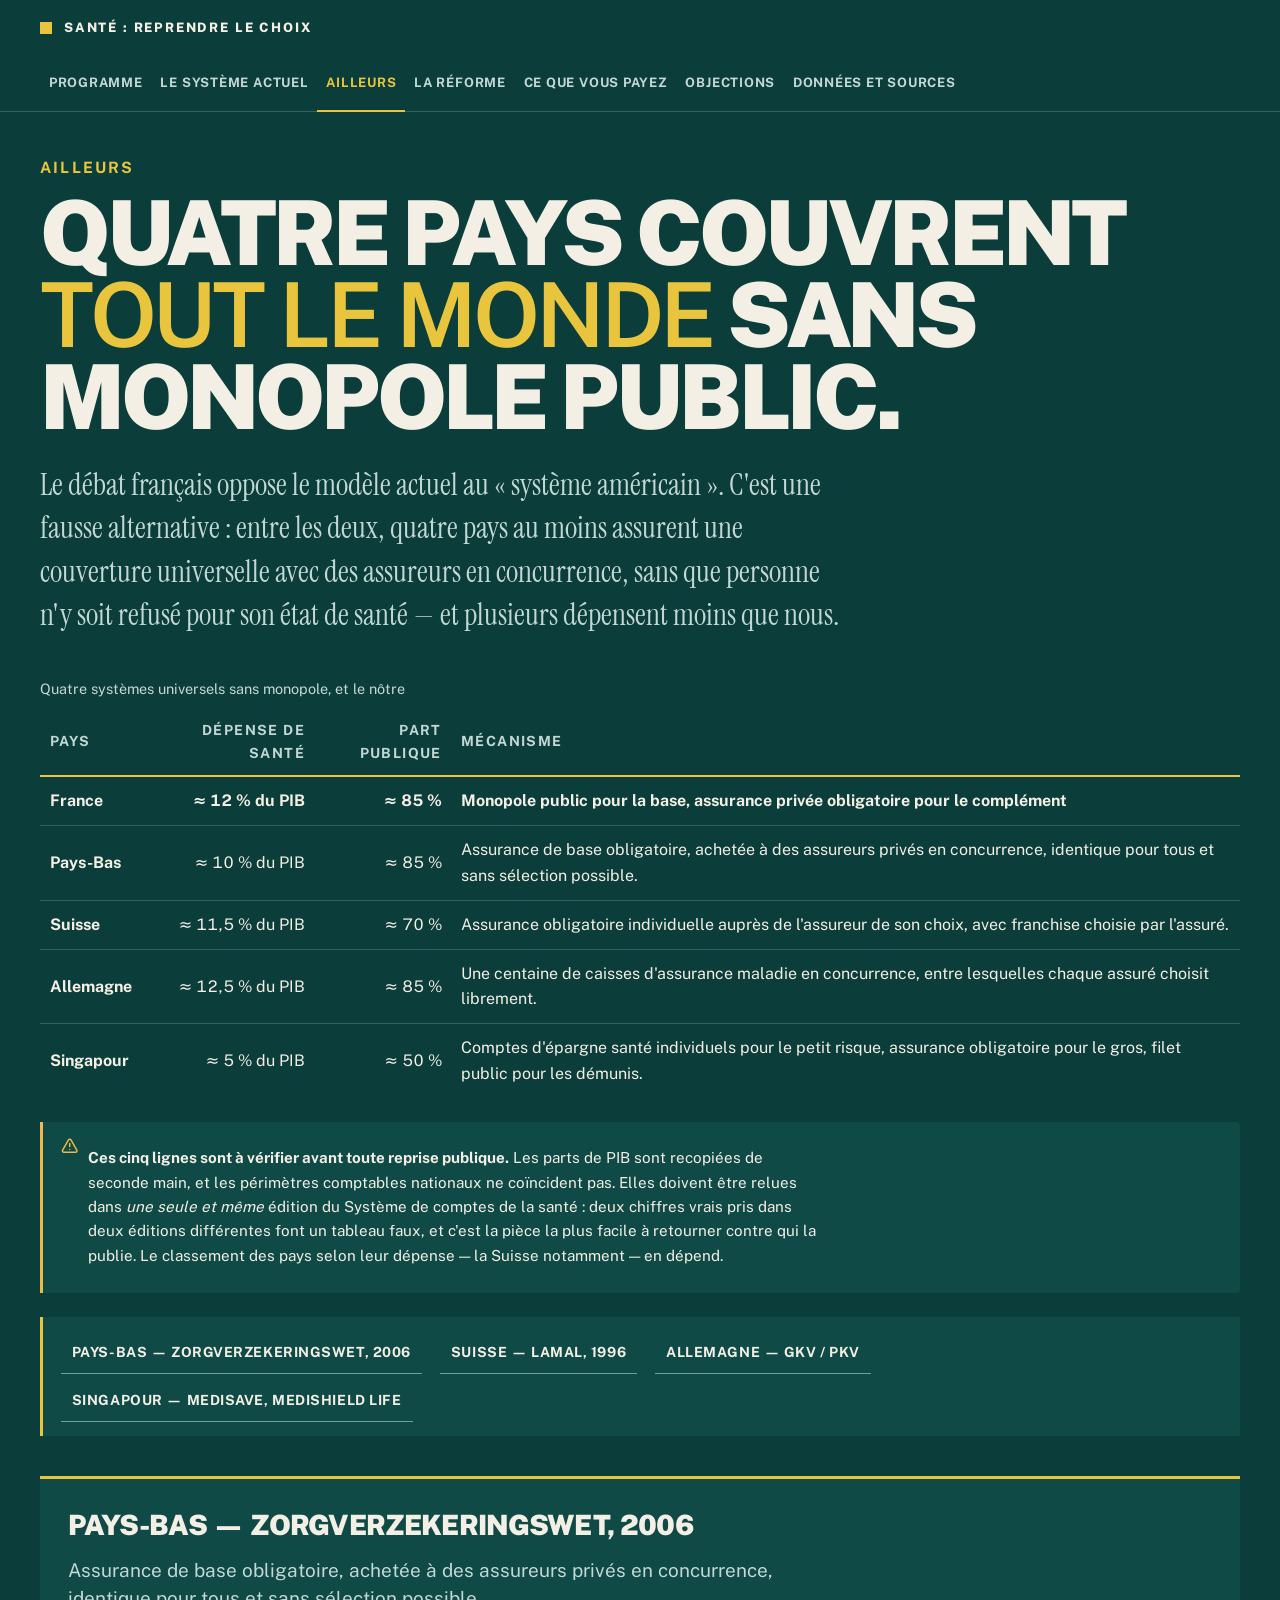
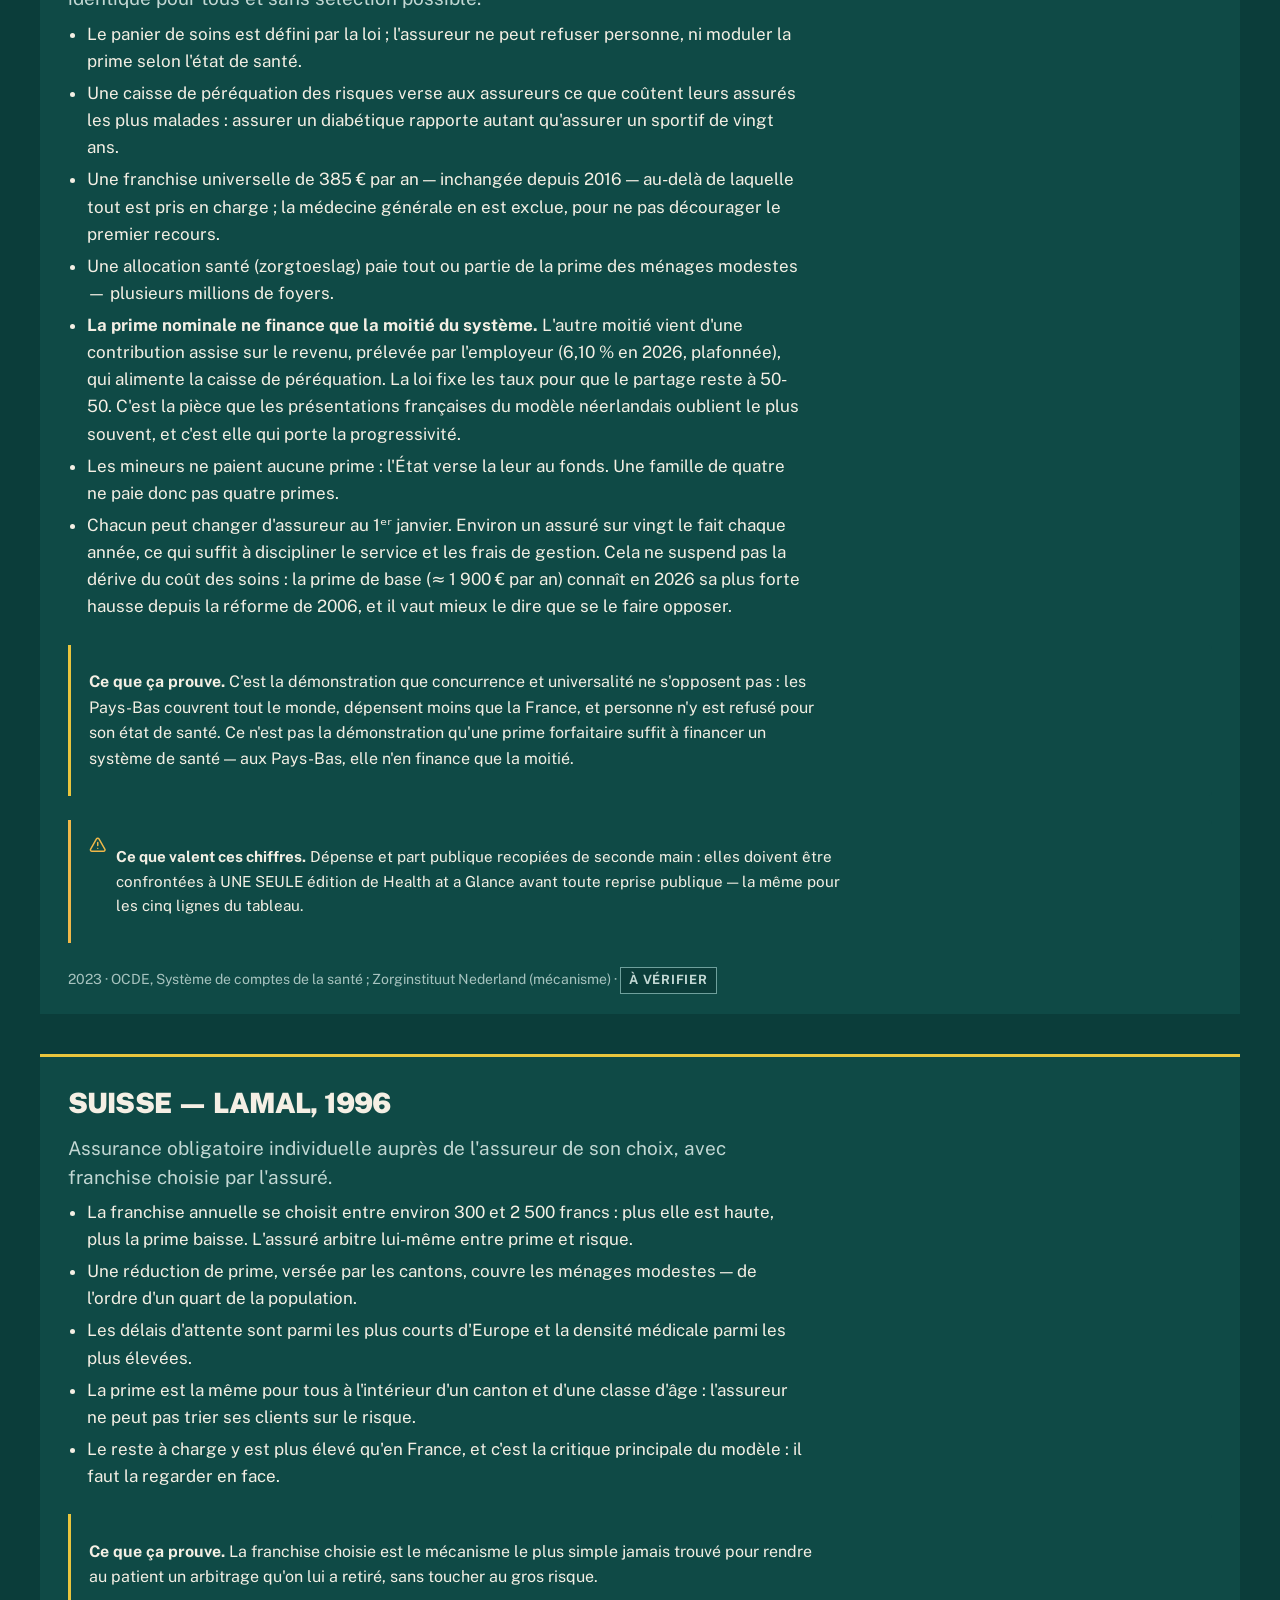
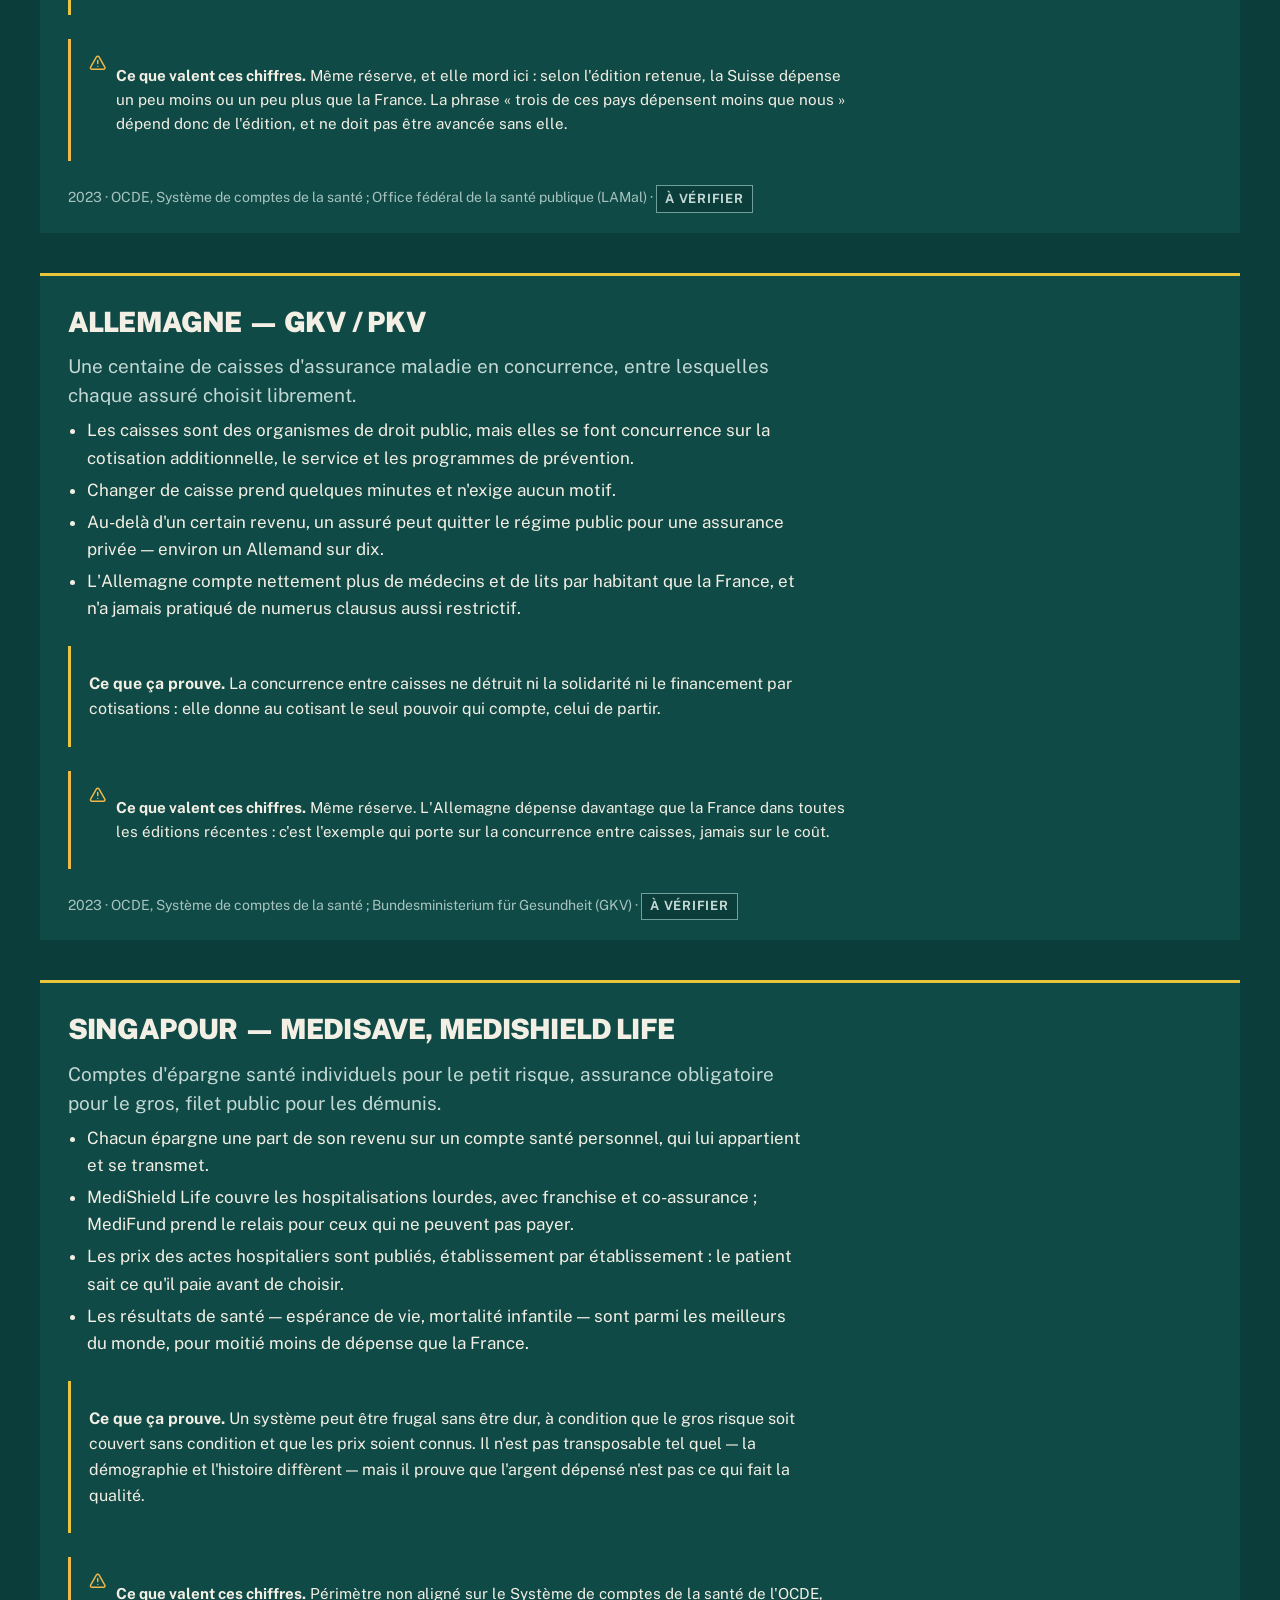
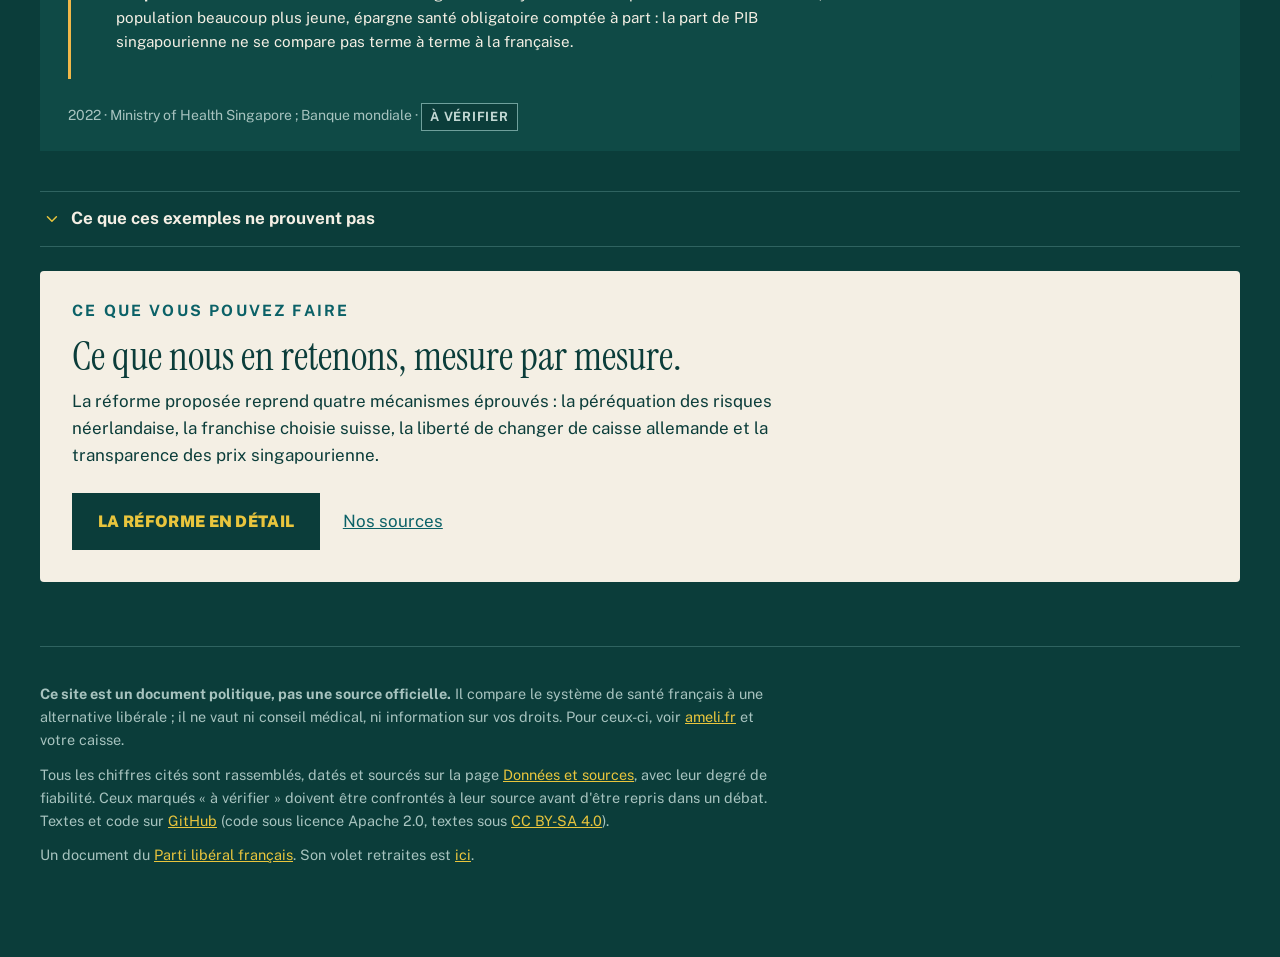
==== commit ac0cddb7: "Relecture adverse : corriger ce qui était faux, et empêcher que ça recommence Le site promettait qu'" ====
--- a/comparaisons.html
+++ b/comparaisons.html
@@ -7,7 +7,7 @@
      la reprend, et la page commence où elle commence. -->
 <meta name="theme-color" content="#0b3d3a">
 <title>Ailleurs : quatre systèmes universels sans monopole</title>
-<meta name="description" content="Pays-Bas, Suisse, Allemagne, Singapour : quatre pays couvrent toute leur population avec des assureurs en concurrence, et trois d&#x27;entre eux dépensent moins que la France.">
+<meta name="description" content="Pays-Bas, Suisse, Allemagne, Singapour : quatre pays couvrent toute leur population avec des assureurs en concurrence, sans que personne y soit refusé pour son état de santé.">
 <link rel="icon" href="moteur/icone.svg" type="image/svg+xml">
 <link rel="apple-touch-icon" href="moteur/icone.svg">
 <link rel="stylesheet" href="moteur/style.css">
@@ -22,13 +22,15 @@
 </div></header>
 <main id="contenu" tabindex="-1">
 
-<div class="affiche"><p class="surtitre">Ailleurs</p><h1>Quatre pays couvrent <strong class="cle-texte">tout le monde</strong> sans monopole public.</h1><p class="chapeau">Le débat français oppose le modèle actuel au « système américain ». C'est une fausse alternative : entre les deux, quatre pays au moins assurent une couverture universelle avec des assureurs en concurrence, et trois d'entre eux dépensent moins que nous.</p></div>
+<div class="affiche"><p class="surtitre">Ailleurs</p><h1>Quatre pays couvrent <strong class="cle-texte">tout le monde</strong> sans monopole public.</h1><p class="chapeau">Le débat français oppose le modèle actuel au « système américain ». C'est une fausse alternative : entre les deux, quatre pays au moins assurent une couverture universelle avec des assureurs en concurrence, sans que personne n'y soit refusé pour son état de santé — et plusieurs dépensent moins que nous.</p></div>
 
 <div class="defilant"><table><caption>Quatre systèmes universels sans monopole, et le nôtre</caption><thead><tr><th scope="col">Pays</th><th scope="col" class="nombre">Dépense de santé</th><th scope="col" class="nombre">Part publique</th><th scope="col" class="long texte">Mécanisme</th></tr></thead><tbody><tr><th scope="row"><strong>France</strong></th><td class="nombre"><strong>≈ 12 % du PIB</strong></td><td class="nombre"><strong>≈ 85 %</strong></td><td class="long texte"><strong>Monopole public pour la base, assurance privée obligatoire pour le complément</strong></td></tr><tr><th scope="row">Pays-Bas</th><td class="nombre">≈ 10 % du PIB</td><td class="nombre">≈ 85 %</td><td class="long texte">Assurance de base obligatoire, achetée à des assureurs privés en concurrence, identique pour tous et sans sélection possible.</td></tr><tr><th scope="row">Suisse</th><td class="nombre">≈ 11,5 % du PIB</td><td class="nombre">≈ 70 %</td><td class="long texte">Assurance obligatoire individuelle auprès de l'assureur de son choix, avec franchise choisie par l'assuré.</td></tr><tr><th scope="row">Allemagne</th><td class="nombre">≈ 12,5 % du PIB</td><td class="nombre">≈ 85 %</td><td class="long texte">Une centaine de caisses d'assurance maladie en concurrence, entre lesquelles chaque assuré choisit librement.</td></tr><tr><th scope="row">Singapour</th><td class="nombre">≈ 5 % du PIB</td><td class="nombre">≈ 50 %</td><td class="long texte">Comptes d'épargne santé individuels pour le petit risque, assurance obligatoire pour le gros, filet public pour les démunis.</td></tr></tbody></table></div>
 
+<div class="note avertissement"><svg class="icone" viewBox="0 0 24 24" fill="none" stroke="currentColor" stroke-width="2" stroke-linecap="round" stroke-linejoin="round" role="img"><title>Attention</title><path d="m21.73 18-8-14a2 2 0 0 0-3.48 0l-8 14A2 2 0 0 0 4 21h16a2 2 0 0 0 1.73-3" /><path d="M12 9v4" /><path d="M12 17h.01" /></svg><div><p><strong>Ces cinq lignes sont à vérifier avant toute reprise publique.</strong> Les parts de PIB sont recopiées de seconde main, et les périmètres comptables nationaux ne coïncident pas. Elles doivent être relues dans <em>une seule et même</em> édition du Système de comptes de la santé : deux chiffres vrais pris dans deux éditions différentes font un tableau faux, et c'est la pièce la plus facile à retourner contre qui la publie. Le classement des pays selon leur dépense — la Suisse notamment — en dépend.</p></div></div>
+
 <nav class="plan" aria-label="Les quatre systèmes"><p class="etiquette">Les quatre systèmes</p><ol><li><a href="#paysbas" data-vers="paysbas">Pays-Bas — Zorgverzekeringswet, 2006</a></li><li><a href="#suisse" data-vers="suisse">Suisse — LAMal, 1996</a></li><li><a href="#allemagne" data-vers="allemagne">Allemagne — GKV / PKV</a></li><li><a href="#singapour" data-vers="singapour">Singapour — MediSave, MediShield Life</a></li></ol></nav>
 
-<section class="cle" id="paysbas" tabindex="-1"><h3>Pays-Bas — Zorgverzekeringswet, 2006</h3><p class="reponse">Assurance de base obligatoire, achetée à des assureurs privés en concurrence, identique pour tous et sans sélection possible.</p><ul class="serree"><li>Le panier de soins est défini par la loi ; l'assureur ne peut refuser personne, ni moduler la prime selon l'état de santé.</li><li>Une caisse de péréquation des risques verse aux assureurs ce que coûtent leurs assurés les plus malades : assurer un diabétique rapporte autant qu'assurer un sportif de vingt ans.</li><li>Une franchise universelle d'environ 400 € par an, au-delà de laquelle tout est pris en charge ; la médecine générale en est exclue, pour ne pas décourager le premier recours.</li><li>Une allocation santé (zorgtoeslag) paie tout ou partie de la prime des ménages modestes — plusieurs millions de foyers.</li><li>Chacun peut changer d'assureur au 1ᵉʳ janvier. Environ un assuré sur vingt le fait chaque année, ce qui suffit à tenir les primes.</li></ul><div class="note resume"><div><p><strong>Ce que ça prouve.</strong> C'est la démonstration que concurrence et universalité ne s'opposent pas : les Pays-Bas couvrent tout le monde, dépensent moins que la France, et personne n'y est refusé pour son état de santé.</p></div></div></section><section class="cle" id="suisse" tabindex="-1"><h3>Suisse — LAMal, 1996</h3><p class="reponse">Assurance obligatoire individuelle auprès de l'assureur de son choix, avec franchise choisie par l'assuré.</p><ul class="serree"><li>La franchise annuelle se choisit entre environ 300 et 2 500 francs : plus elle est haute, plus la prime baisse. L'assuré arbitre lui-même entre prime et risque.</li><li>Une réduction de prime, versée par les cantons, couvre les ménages modestes — de l'ordre d'un quart de la population.</li><li>Les délais d'attente sont parmi les plus courts d'Europe et la densité médicale parmi les plus élevées.</li><li>La prime est la même pour tous à l'intérieur d'un canton et d'une classe d'âge : l'assureur ne peut pas trier ses clients sur le risque.</li><li>Le reste à charge y est plus élevé qu'en France, et c'est la critique principale du modèle : il faut la regarder en face.</li></ul><div class="note resume"><div><p><strong>Ce que ça prouve.</strong> La franchise choisie est le mécanisme le plus simple jamais trouvé pour rendre au patient un arbitrage qu'on lui a retiré, sans toucher au gros risque.</p></div></div></section><section class="cle" id="allemagne" tabindex="-1"><h3>Allemagne — GKV / PKV</h3><p class="reponse">Une centaine de caisses d'assurance maladie en concurrence, entre lesquelles chaque assuré choisit librement.</p><ul class="serree"><li>Les caisses sont des organismes de droit public, mais elles se font concurrence sur la cotisation additionnelle, le service et les programmes de prévention.</li><li>Changer de caisse prend quelques minutes et n'exige aucun motif.</li><li>Au-delà d'un certain revenu, un assuré peut quitter le régime public pour une assurance privée — environ un Allemand sur dix.</li><li>L'Allemagne compte nettement plus de médecins et de lits par habitant que la France, et n'a jamais pratiqué de numerus clausus aussi restrictif.</li></ul><div class="note resume"><div><p><strong>Ce que ça prouve.</strong> La concurrence entre caisses ne détruit ni la solidarité ni le financement par cotisations : elle donne au cotisant le seul pouvoir qui compte, celui de partir.</p></div></div></section><section class="cle" id="singapour" tabindex="-1"><h3>Singapour — MediSave, MediShield Life</h3><p class="reponse">Comptes d'épargne santé individuels pour le petit risque, assurance obligatoire pour le gros, filet public pour les démunis.</p><ul class="serree"><li>Chacun épargne une part de son revenu sur un compte santé personnel, qui lui appartient et se transmet.</li><li>MediShield Life couvre les hospitalisations lourdes, avec franchise et co-assurance ; MediFund prend le relais pour ceux qui ne peuvent pas payer.</li><li>Les prix des actes hospitaliers sont publiés, établissement par établissement : le patient sait ce qu'il paie avant de choisir.</li><li>Les résultats de santé — espérance de vie, mortalité infantile — sont parmi les meilleurs du monde, pour moitié moins de dépense que la France.</li></ul><div class="note resume"><div><p><strong>Ce que ça prouve.</strong> Un système peut être frugal sans être dur, à condition que le gros risque soit couvert sans condition et que les prix soient connus. Il n'est pas transposable tel quel — la démographie et l'histoire diffèrent — mais il prouve que l'argent dépensé n'est pas ce qui fait la qualité.</p></div></div></section>
+<section class="cle" id="paysbas" tabindex="-1"><h3>Pays-Bas — Zorgverzekeringswet, 2006</h3><p class="reponse">Assurance de base obligatoire, achetée à des assureurs privés en concurrence, identique pour tous et sans sélection possible.</p><ul class="serree"><li>Le panier de soins est défini par la loi ; l'assureur ne peut refuser personne, ni moduler la prime selon l'état de santé.</li><li>Une caisse de péréquation des risques verse aux assureurs ce que coûtent leurs assurés les plus malades : assurer un diabétique rapporte autant qu'assurer un sportif de vingt ans.</li><li>Une franchise universelle de 385 € par an — inchangée depuis 2016 — au-delà de laquelle tout est pris en charge ; la médecine générale en est exclue, pour ne pas décourager le premier recours.</li><li>Une allocation santé (zorgtoeslag) paie tout ou partie de la prime des ménages modestes — plusieurs millions de foyers.</li><li><strong>La prime nominale ne finance que la moitié du système.</strong> L'autre moitié vient d'une contribution assise sur le revenu, prélevée par l'employeur (6,10 % en 2026, plafonnée), qui alimente la caisse de péréquation. La loi fixe les taux pour que le partage reste à 50-50. C'est la pièce que les présentations françaises du modèle néerlandais oublient le plus souvent, et c'est elle qui porte la progressivité.</li><li>Les mineurs ne paient aucune prime : l'État verse la leur au fonds. Une famille de quatre ne paie donc pas quatre primes.</li><li>Chacun peut changer d'assureur au 1ᵉʳ janvier. Environ un assuré sur vingt le fait chaque année, ce qui suffit à discipliner le service et les frais de gestion. Cela ne suspend pas la dérive du coût des soins : la prime de base (≈ 1 900 € par an) connaît en 2026 sa plus forte hausse depuis la réforme de 2006, et il vaut mieux le dire que se le faire opposer.</li></ul><div class="note resume"><div><p><strong>Ce que ça prouve.</strong> C'est la démonstration que concurrence et universalité ne s'opposent pas : les Pays-Bas couvrent tout le monde, dépensent moins que la France, et personne n'y est refusé pour son état de santé. Ce n'est pas la démonstration qu'une prime forfaitaire suffit à financer un système de santé — aux Pays-Bas, elle n'en finance que la moitié.</p></div></div><div class="note avertissement"><svg class="icone" viewBox="0 0 24 24" fill="none" stroke="currentColor" stroke-width="2" stroke-linecap="round" stroke-linejoin="round" role="img"><title>Attention</title><path d="m21.73 18-8-14a2 2 0 0 0-3.48 0l-8 14A2 2 0 0 0 4 21h16a2 2 0 0 0 1.73-3" /><path d="M12 9v4" /><path d="M12 17h.01" /></svg><div><p><strong>Ce que valent ces chiffres.</strong> Dépense et part publique recopiées de seconde main : elles doivent être confrontées à UNE SEULE édition de Health at a Glance avant toute reprise publique — la même pour les cinq lignes du tableau.</p></div></div><p class="source">2023 · OCDE, Système de comptes de la santé ; Zorginstituut Nederland (mécanisme) · <span class="etiquette-fiabilite" title="De seconde main : à confronter à la source avant toute citation.">À vérifier</span></p></section><section class="cle" id="suisse" tabindex="-1"><h3>Suisse — LAMal, 1996</h3><p class="reponse">Assurance obligatoire individuelle auprès de l'assureur de son choix, avec franchise choisie par l'assuré.</p><ul class="serree"><li>La franchise annuelle se choisit entre environ 300 et 2 500 francs : plus elle est haute, plus la prime baisse. L'assuré arbitre lui-même entre prime et risque.</li><li>Une réduction de prime, versée par les cantons, couvre les ménages modestes — de l'ordre d'un quart de la population.</li><li>Les délais d'attente sont parmi les plus courts d'Europe et la densité médicale parmi les plus élevées.</li><li>La prime est la même pour tous à l'intérieur d'un canton et d'une classe d'âge : l'assureur ne peut pas trier ses clients sur le risque.</li><li>Le reste à charge y est plus élevé qu'en France, et c'est la critique principale du modèle : il faut la regarder en face.</li></ul><div class="note resume"><div><p><strong>Ce que ça prouve.</strong> La franchise choisie est le mécanisme le plus simple jamais trouvé pour rendre au patient un arbitrage qu'on lui a retiré, sans toucher au gros risque.</p></div></div><div class="note avertissement"><svg class="icone" viewBox="0 0 24 24" fill="none" stroke="currentColor" stroke-width="2" stroke-linecap="round" stroke-linejoin="round" role="img"><title>Attention</title><path d="m21.73 18-8-14a2 2 0 0 0-3.48 0l-8 14A2 2 0 0 0 4 21h16a2 2 0 0 0 1.73-3" /><path d="M12 9v4" /><path d="M12 17h.01" /></svg><div><p><strong>Ce que valent ces chiffres.</strong> Même réserve, et elle mord ici : selon l'édition retenue, la Suisse dépense un peu moins ou un peu plus que la France. La phrase « trois de ces pays dépensent moins que nous » dépend donc de l'édition, et ne doit pas être avancée sans elle.</p></div></div><p class="source">2023 · OCDE, Système de comptes de la santé ; Office fédéral de la santé publique (LAMal) · <span class="etiquette-fiabilite" title="De seconde main : à confronter à la source avant toute citation.">À vérifier</span></p></section><section class="cle" id="allemagne" tabindex="-1"><h3>Allemagne — GKV / PKV</h3><p class="reponse">Une centaine de caisses d'assurance maladie en concurrence, entre lesquelles chaque assuré choisit librement.</p><ul class="serree"><li>Les caisses sont des organismes de droit public, mais elles se font concurrence sur la cotisation additionnelle, le service et les programmes de prévention.</li><li>Changer de caisse prend quelques minutes et n'exige aucun motif.</li><li>Au-delà d'un certain revenu, un assuré peut quitter le régime public pour une assurance privée — environ un Allemand sur dix.</li><li>L'Allemagne compte nettement plus de médecins et de lits par habitant que la France, et n'a jamais pratiqué de numerus clausus aussi restrictif.</li></ul><div class="note resume"><div><p><strong>Ce que ça prouve.</strong> La concurrence entre caisses ne détruit ni la solidarité ni le financement par cotisations : elle donne au cotisant le seul pouvoir qui compte, celui de partir.</p></div></div><div class="note avertissement"><svg class="icone" viewBox="0 0 24 24" fill="none" stroke="currentColor" stroke-width="2" stroke-linecap="round" stroke-linejoin="round" role="img"><title>Attention</title><path d="m21.73 18-8-14a2 2 0 0 0-3.48 0l-8 14A2 2 0 0 0 4 21h16a2 2 0 0 0 1.73-3" /><path d="M12 9v4" /><path d="M12 17h.01" /></svg><div><p><strong>Ce que valent ces chiffres.</strong> Même réserve. L'Allemagne dépense davantage que la France dans toutes les éditions récentes : c'est l'exemple qui porte sur la concurrence entre caisses, jamais sur le coût.</p></div></div><p class="source">2023 · OCDE, Système de comptes de la santé ; Bundesministerium für Gesundheit (GKV) · <span class="etiquette-fiabilite" title="De seconde main : à confronter à la source avant toute citation.">À vérifier</span></p></section><section class="cle" id="singapour" tabindex="-1"><h3>Singapour — MediSave, MediShield Life</h3><p class="reponse">Comptes d'épargne santé individuels pour le petit risque, assurance obligatoire pour le gros, filet public pour les démunis.</p><ul class="serree"><li>Chacun épargne une part de son revenu sur un compte santé personnel, qui lui appartient et se transmet.</li><li>MediShield Life couvre les hospitalisations lourdes, avec franchise et co-assurance ; MediFund prend le relais pour ceux qui ne peuvent pas payer.</li><li>Les prix des actes hospitaliers sont publiés, établissement par établissement : le patient sait ce qu'il paie avant de choisir.</li><li>Les résultats de santé — espérance de vie, mortalité infantile — sont parmi les meilleurs du monde, pour moitié moins de dépense que la France.</li></ul><div class="note resume"><div><p><strong>Ce que ça prouve.</strong> Un système peut être frugal sans être dur, à condition que le gros risque soit couvert sans condition et que les prix soient connus. Il n'est pas transposable tel quel — la démographie et l'histoire diffèrent — mais il prouve que l'argent dépensé n'est pas ce qui fait la qualité.</p></div></div><div class="note avertissement"><svg class="icone" viewBox="0 0 24 24" fill="none" stroke="currentColor" stroke-width="2" stroke-linecap="round" stroke-linejoin="round" role="img"><title>Attention</title><path d="m21.73 18-8-14a2 2 0 0 0-3.48 0l-8 14A2 2 0 0 0 4 21h16a2 2 0 0 0 1.73-3" /><path d="M12 9v4" /><path d="M12 17h.01" /></svg><div><p><strong>Ce que valent ces chiffres.</strong> Périmètre non aligné sur le Système de comptes de la santé de l'OCDE, population beaucoup plus jeune, épargne santé obligatoire comptée à part : la part de PIB singapourienne ne se compare pas terme à terme à la française.</p></div></div><p class="source">2022 · Ministry of Health Singapore ; Banque mondiale · <span class="etiquette-fiabilite" title="De seconde main : à confronter à la source avant toute citation.">À vérifier</span></p></section>
 
 <details class="section" id="limites-comparaison"><summary><svg class="icone" viewBox="0 0 24 24" fill="none" stroke="currentColor" stroke-width="2" stroke-linecap="round" stroke-linejoin="round" aria-hidden="true" focusable="false"><path d="m6 9 6 6 6-6" /></svg><span>Ce que ces exemples ne prouvent pas</span></summary><div class="dedans">
 <p>Une comparaison internationale est un argument faible si l'on en tire plus
